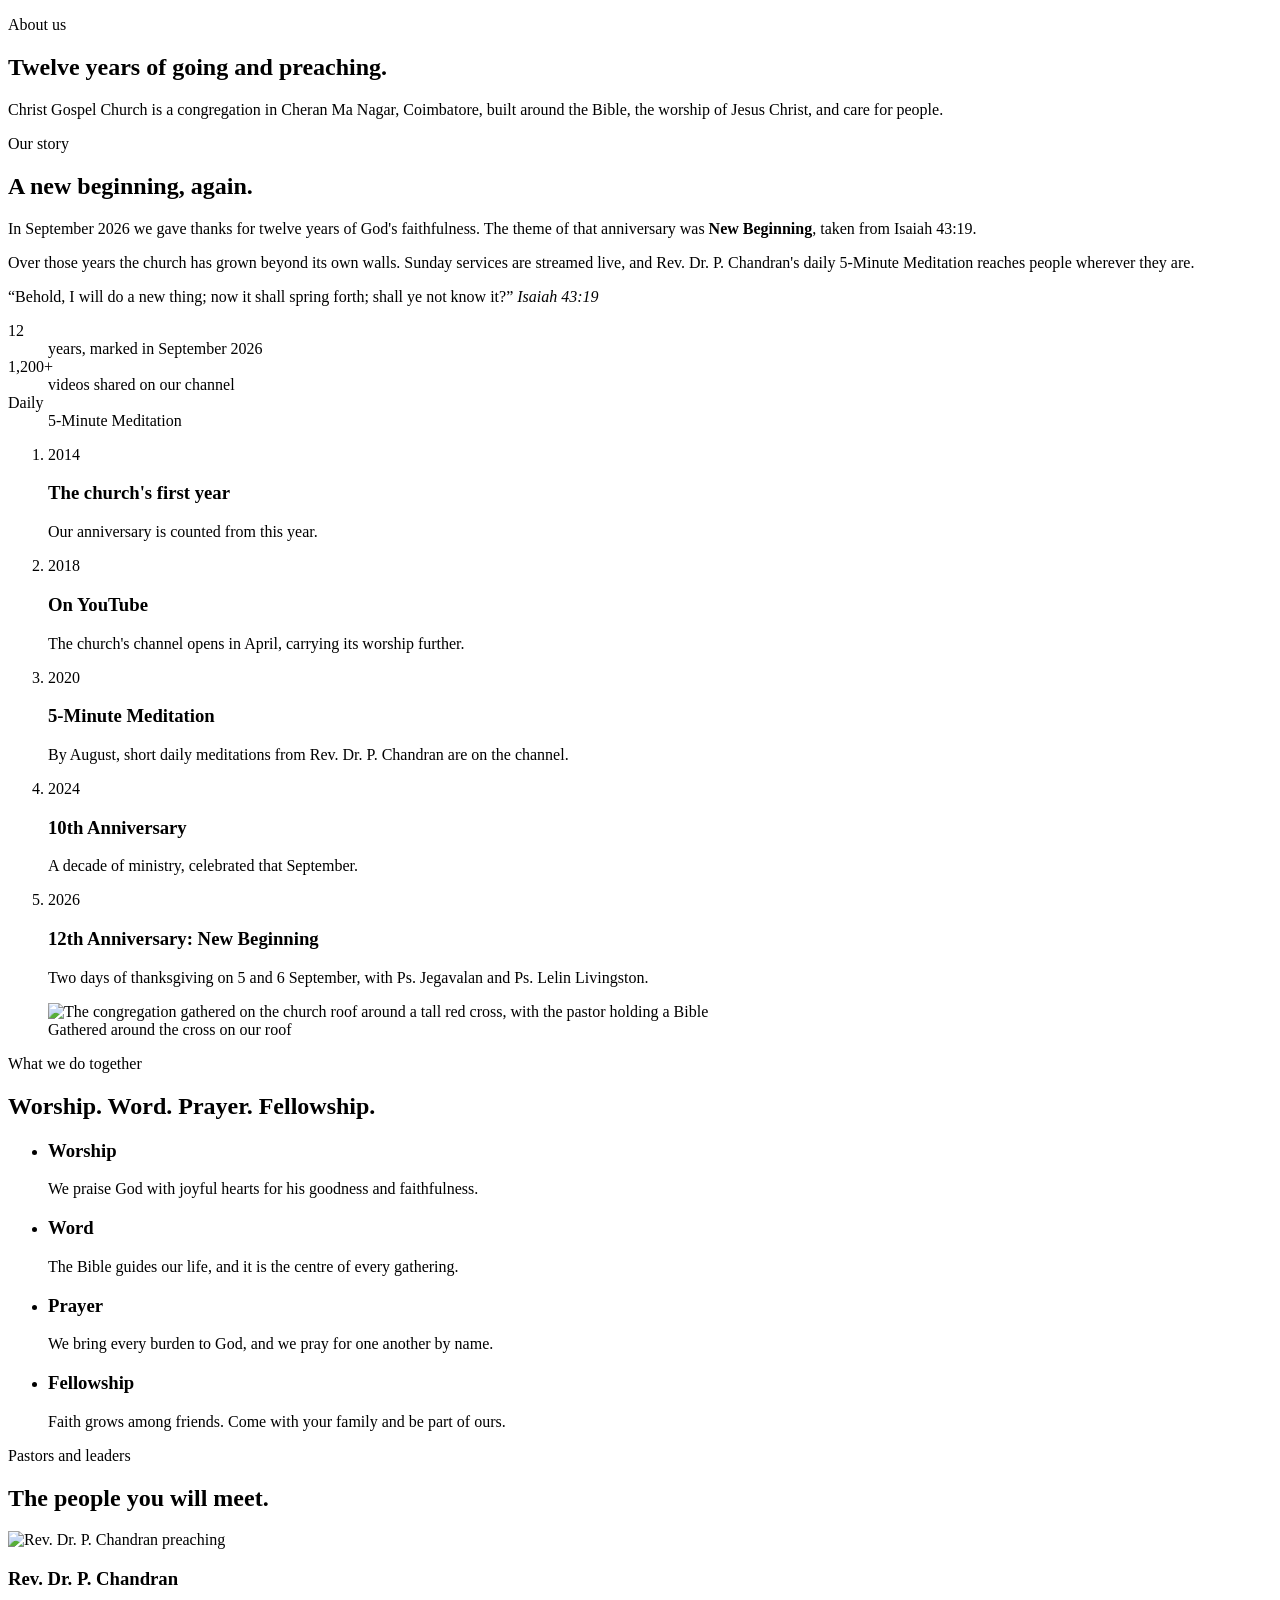
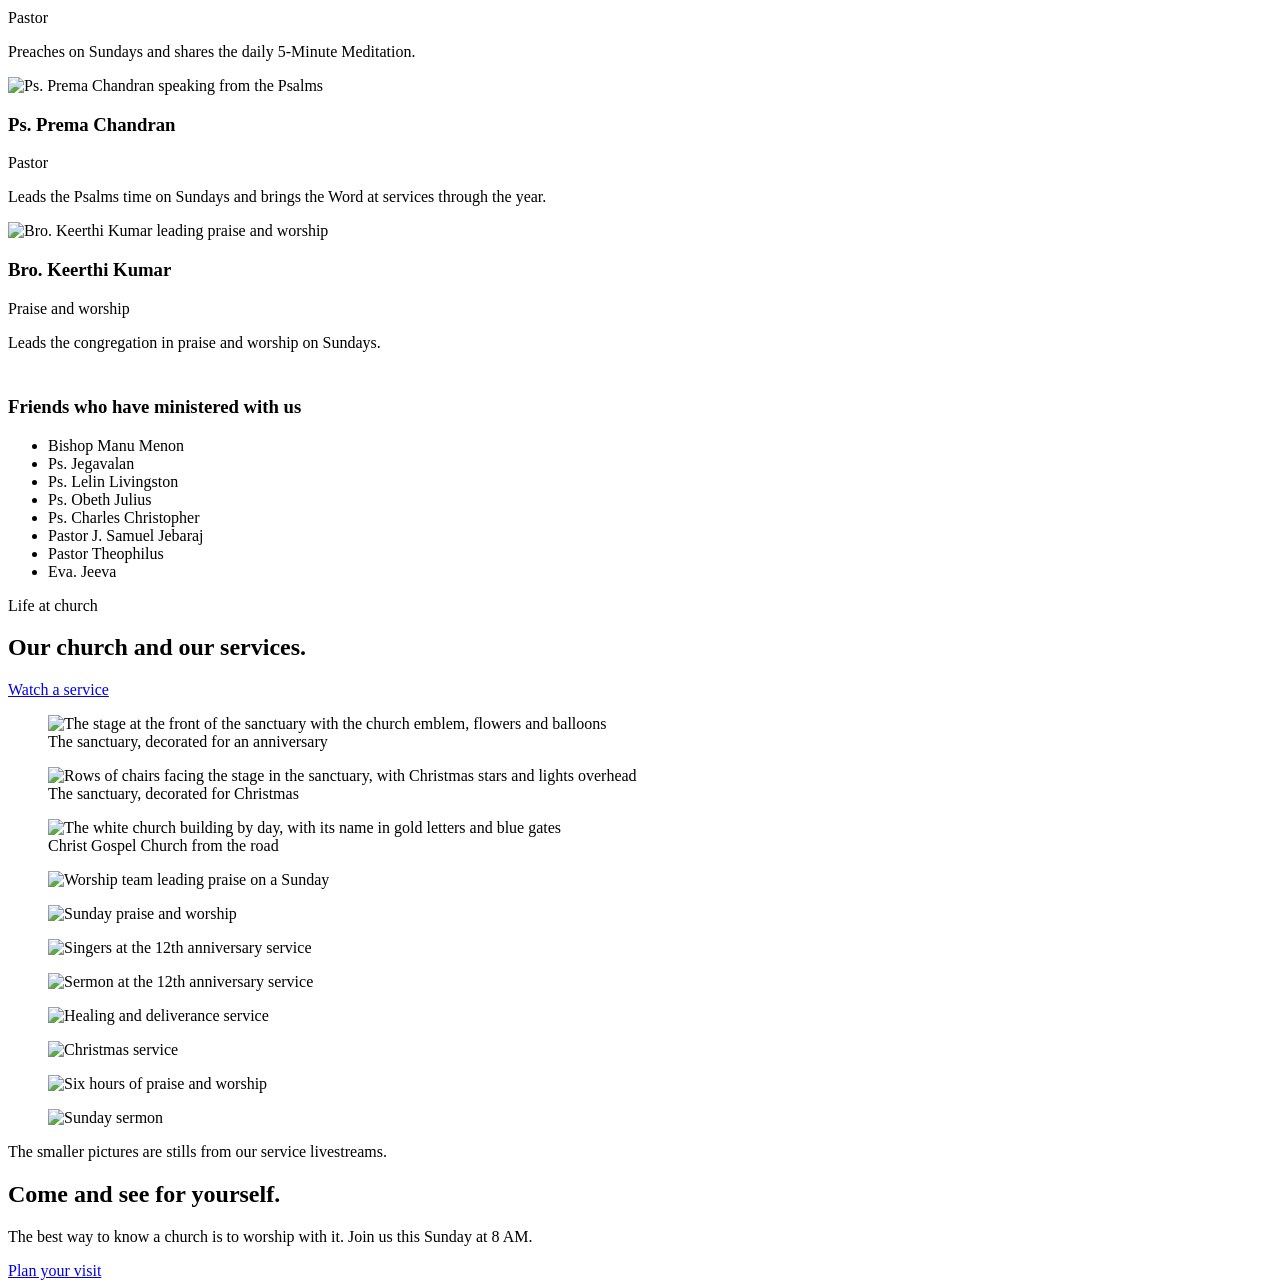
==== about.html @ cb71fe3d "Add files via upload" ====
<!doctype html>
<html lang="en">
<head>
  <meta charset="utf-8">
  <meta name="viewport" content="width=device-width, initial-scale=1">
  <title>About | Christ Gospel Church, Coimbatore</title>
  <meta name="description" content="Twelve years of worship and Gospel ministry in Coimbatore. Meet Christ Gospel Church, its mission and its pastors.">
  <meta name="theme-color" content="#14143c">
  <link rel="icon" href="assets/img/emblem.svg" type="image/svg+xml">
  <link rel="preconnect" href="https://fonts.googleapis.com">
  <link rel="preconnect" href="https://fonts.gstatic.com" crossorigin>
  <link rel="stylesheet" href="https://fonts.googleapis.com/css2?family=Anek+Tamil:wdth,wght@75..125,400..800&family=Hind+Madurai:wght@400;500;600&family=Noto+Serif+Tamil:wght@400;600&display=swap">
  <link rel="stylesheet" href="assets/css/styles.css">
</head>
<body data-page="about" data-title-key="title.about">
  <header id="site-header" class="site-header"></header>
  <script src="assets/js/config.js"></script>
  <script src="assets/js/layout.js"></script>

  <main id="main">
    <section class="page-head on-dark">
      <div class="page-head-mark" aria-hidden="true"></div>
      <div class="wrap">
        <p class="kicker" data-i18n="about.kicker">About us</p>
        <h1 data-i18n="about.title">Twelve years of going and preaching.</h1>
        <p class="lede" data-i18n="about.lede">Christ Gospel Church is a congregation in Cheran Ma Nagar, Coimbatore, built around the Bible, the worship of Jesus Christ, and care for people.</p>
      </div>
    </section>

    <section class="section">
      <div class="wrap prose-split">
        <div>
          <p class="kicker" data-i18n="about.storyKicker">Our story</p>
          <h2 data-i18n="about.storyTitle">A new beginning, again.</h2>
          <div class="prose" style="margin-top:1.2rem">
            <p data-i18n="about.story1">In September 2026 we gave thanks for twelve years of God's faithfulness. The theme of that anniversary was <strong>New Beginning</strong>, taken from Isaiah 43:19.</p>
            <p data-i18n="about.story2">Over those years the church has grown beyond its own walls. Sunday services are streamed live, and Rev. Dr. P. Chandran's daily 5-Minute Meditation reaches people wherever they are.</p>
          </div>
          <blockquote class="scripture-quote" style="margin-inline:0">
            <span data-i18n="verse.isaiah">“Behold, I will do a new thing; now it shall spring forth; shall ye not know it?”</span>
            <cite data-i18n="verse.isaiahRef">Isaiah 43:19</cite>
          </blockquote>
          <dl class="stats">
            <div><dt>12</dt><dd data-i18n="about.stat1">years, marked in September 2026</dd></div>
            <div><dt>1,200+</dt><dd data-i18n="about.stat2">videos shared on our channel</dd></div>
            <div><dt data-i18n="about.stat3a">Daily</dt><dd data-i18n="about.stat3">5-Minute Meditation</dd></div>
          </dl>
        </div>
        <ol class="timeline">
          <li><time>2014</time><h3 data-i18n="tl.h1">The church's first year</h3><p data-i18n="tl.p1">Our anniversary is counted from this year.</p></li>
          <li><time>2018</time><h3 data-i18n="tl.h2">On YouTube</h3><p data-i18n="tl.p2">The church's channel opens in April, carrying its worship further.</p></li>
          <li><time>2020</time><h3 data-i18n="tl.h3">5-Minute Meditation</h3><p data-i18n="tl.p3">By August, short daily meditations from Rev. Dr. P. Chandran are on the channel.</p></li>
          <li><time>2024</time><h3 data-i18n="tl.h4">10th Anniversary</h3><p data-i18n="tl.p4">A decade of ministry, celebrated that September.</p></li>
          <li><time>2026</time><h3 data-i18n="tl.h5">12th Anniversary: New Beginning</h3><p data-i18n="tl.p5">Two days of thanksgiving on 5 and 6 September, with Ps. Jegavalan and Ps. Lelin Livingston.</p></li>
        </ol>
      </div>
      <div class="wrap">
        <figure class="photo photo-wide">
          <img src="assets/img/church/rooftop-cross.jpg" alt="The congregation gathered on the church roof around a tall red cross, with the pastor holding a Bible" data-i18n-attr="alt:alt.rooftop" width="1360" height="765" loading="lazy">
          <figcaption data-i18n="photo.rooftop">Gathered around the cross on our roof</figcaption>
        </figure>
      </div>
    </section>

    <section class="section section-deep">
      <div class="wrap">
        <div class="section-head">
          <div>
            <p class="kicker" data-i18n="about.pillarKicker">What we do together</p>
            <h2 data-i18n="about.pillarTitle">Worship. Word. Prayer. Fellowship.</h2>
          </div>
        </div>
        <ul class="pillars">
          <li><h3 data-i18n="pillar.h1">Worship</h3><p data-i18n="pillar.p1">We praise God with joyful hearts for his goodness and faithfulness.</p></li>
          <li><h3 data-i18n="pillar.h2">Word</h3><p data-i18n="pillar.p2">The Bible guides our life, and it is the centre of every gathering.</p></li>
          <li><h3 data-i18n="pillar.h3">Prayer</h3><p data-i18n="pillar.p3">We bring every burden to God, and we pray for one another by name.</p></li>
          <li><h3 data-i18n="pillar.h4">Fellowship</h3><p data-i18n="pillar.p4">Faith grows among friends. Come with your family and be part of ours.</p></li>
        </ul>
      </div>
    </section>

    <section class="section" id="pastors">
      <div class="wrap">
        <div class="section-head">
          <div>
            <p class="kicker" data-i18n="about.leadKicker">Pastors and leaders</p>
            <h2 data-i18n="about.leadTitle">The people you will meet.</h2>
          </div>
        </div>
        <div class="leaders">
          <article class="leader">
            <div class="leader-photo"><img src="https://i.ytimg.com/vi/FIEz0_EQSW0/hq2.jpg" alt="Rev. Dr. P. Chandran preaching" loading="lazy"></div>
            <div class="leader-body">
              <h3>Rev. Dr. P. Chandran</h3>
              <p class="leader-role" data-i18n="lead.r1">Pastor</p>
              <p data-i18n="lead.p1">Preaches on Sundays and shares the daily 5-Minute Meditation.</p>
            </div>
          </article>
          <article class="leader">
            <div class="leader-photo"><img src="https://i.ytimg.com/vi/mfmaSi1sc_o/hq2.jpg" alt="Ps. Prema Chandran speaking from the Psalms" loading="lazy"></div>
            <div class="leader-body">
              <h3>Ps. Prema Chandran</h3>
              <p class="leader-role" data-i18n="lead.r2">Pastor</p>
              <p data-i18n="lead.p2">Leads the Psalms time on Sundays and brings the Word at services through the year.</p>
            </div>
          </article>
          <article class="leader">
            <div class="leader-photo"><img src="https://i.ytimg.com/vi/2rOX6fVgppM/hq2.jpg" alt="Bro. Keerthi Kumar leading praise and worship" loading="lazy"></div>
            <div class="leader-body">
              <h3>Bro. Keerthi Kumar</h3>
              <p class="leader-role" data-i18n="lead.r3">Praise and worship</p>
              <p data-i18n="lead.p3">Leads the congregation in praise and worship on Sundays.</p>
            </div>
          </article>
        </div>
        <h3 style="margin-top:44px" data-i18n="about.guests">Friends who have ministered with us</h3>
        <ul class="name-list">
          <li>Bishop Manu Menon</li>
          <li>Ps. Jegavalan</li>
          <li>Ps. Lelin Livingston</li>
          <li>Ps. Obeth Julius</li>
          <li>Ps. Charles Christopher</li>
          <li>Pastor J. Samuel Jebaraj</li>
          <li>Pastor Theophilus</li>
          <li>Eva. Jeeva</li>
        </ul>
      </div>
    </section>

    <section class="section on-dark">
      <div class="wrap">
        <div class="section-head">
          <div>
            <p class="kicker" data-i18n="about.lifeKicker">Life at church</p>
            <h2 data-i18n="about.lifeTitle">Our church and our services.</h2>
          </div>
          <a class="btn btn-white" href="watch.html" data-i18n="about.lifeCta">Watch a service</a>
        </div>
        <div class="photo-trio">
          <figure class="photo">
            <img src="assets/img/church/sanctuary-stage.jpg" alt="The stage at the front of the sanctuary with the church emblem, flowers and balloons" data-i18n-attr="alt:alt.stage" width="1360" height="765" loading="lazy">
            <figcaption data-i18n="photo.stage">The sanctuary, decorated for an anniversary</figcaption>
          </figure>
          <figure class="photo">
            <img src="assets/img/church/sanctuary-christmas.jpg" alt="Rows of chairs facing the stage in the sanctuary, with Christmas stars and lights overhead" data-i18n-attr="alt:alt.christmas" width="1280" height="960" loading="lazy">
            <figcaption data-i18n="photo.christmas">The sanctuary, decorated for Christmas</figcaption>
          </figure>
          <figure class="photo">
            <img src="assets/img/church/front-day.jpg" alt="The white church building by day, with its name in gold letters and blue gates" data-i18n-attr="alt:alt.day" width="1360" height="765" loading="lazy">
            <figcaption data-i18n="photo.day">Christ Gospel Church from the road</figcaption>
          </figure>
        </div>
        <div class="photo-strip" id="life-strip">
          <figure><img src="https://i.ytimg.com/vi/L7Zpw1VpthM/hq2.jpg" alt="Worship team leading praise on a Sunday" loading="lazy"></figure>
          <figure><img src="https://i.ytimg.com/vi/gGhPLhoMtKs/hq2.jpg" alt="Sunday praise and worship" loading="lazy"></figure>
          <figure><img src="https://i.ytimg.com/vi/0Jxeg2zzLgg/hq3.jpg" alt="Singers at the 12th anniversary service" loading="lazy"></figure>
          <figure><img src="https://i.ytimg.com/vi/fTL7Btjtq2E/hq2.jpg" alt="Sermon at the 12th anniversary service" loading="lazy"></figure>
          <figure><img src="https://i.ytimg.com/vi/PWmUy9Fceqk/hq2.jpg" alt="Healing and deliverance service" loading="lazy"></figure>
          <figure><img src="https://i.ytimg.com/vi/tuJWfA1egjY/hq2.jpg" alt="Christmas service" loading="lazy"></figure>
          <figure><img src="https://i.ytimg.com/vi/PXnwd2dAvFg/hq2.jpg" alt="Six hours of praise and worship" loading="lazy"></figure>
          <figure><img src="https://i.ytimg.com/vi/qNIA73LGDoE/hq3.jpg" alt="Sunday sermon" loading="lazy"></figure>
        </div>
        <p class="photo-note" data-i18n="about.lifeNote">The smaller pictures are stills from our service livestreams.</p>
      </div>
    </section>

    <section class="section band-red">
      <div class="wrap band-split">
        <div>
          <h2 data-i18n="about.ctaTitle">Come and see for yourself.</h2>
          <p class="lede" data-i18n="about.ctaBody">The best way to know a church is to worship with it. Join us this Sunday at 8 AM.</p>
        </div>
        <div class="btn-row"><a class="btn btn-white" href="visit.html" data-i18n="home.ctaVisit">Plan your visit</a></div>
      </div>
    </section>
  </main>

  <footer id="site-footer" class="site-footer"></footer>
  <script src="assets/js/videos.js"></script>
  <script src="assets/js/i18n-ta.js"></script>
  <script src="assets/js/main.js"></script>
</body>
</html>
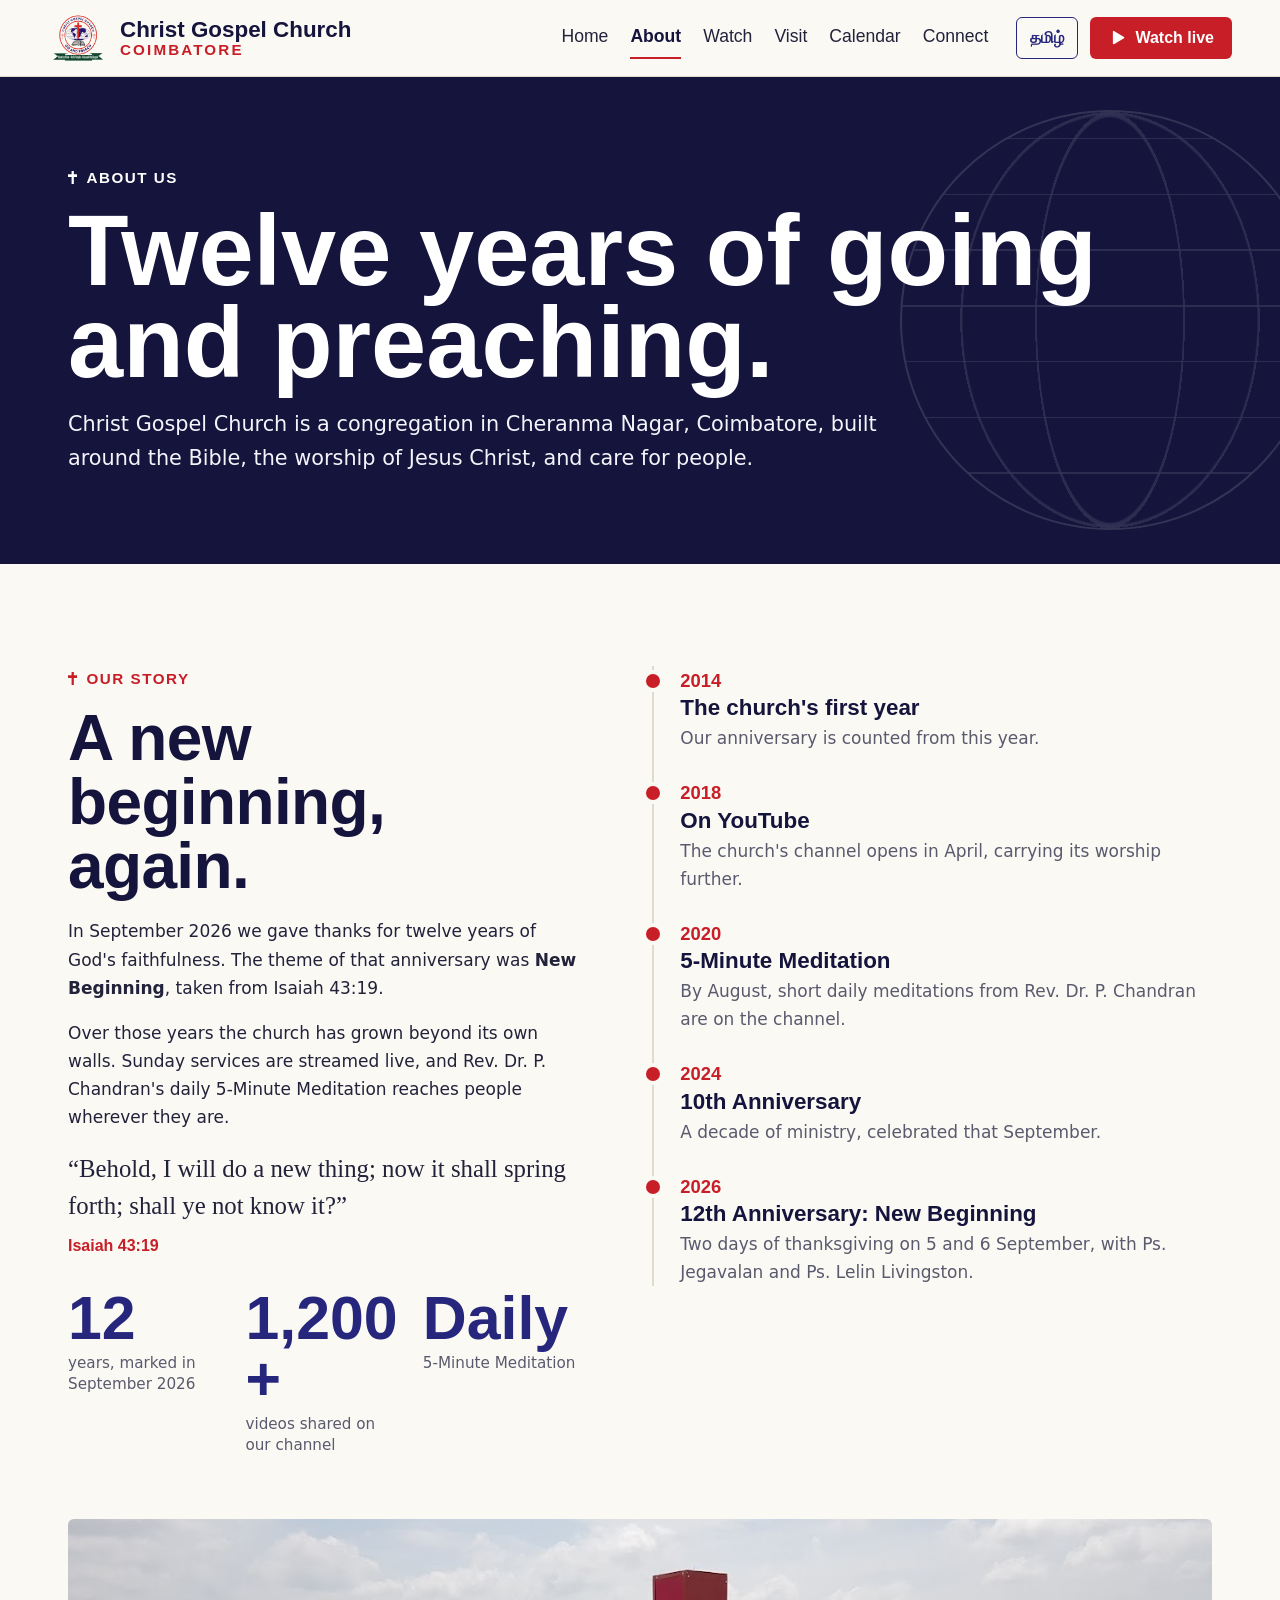
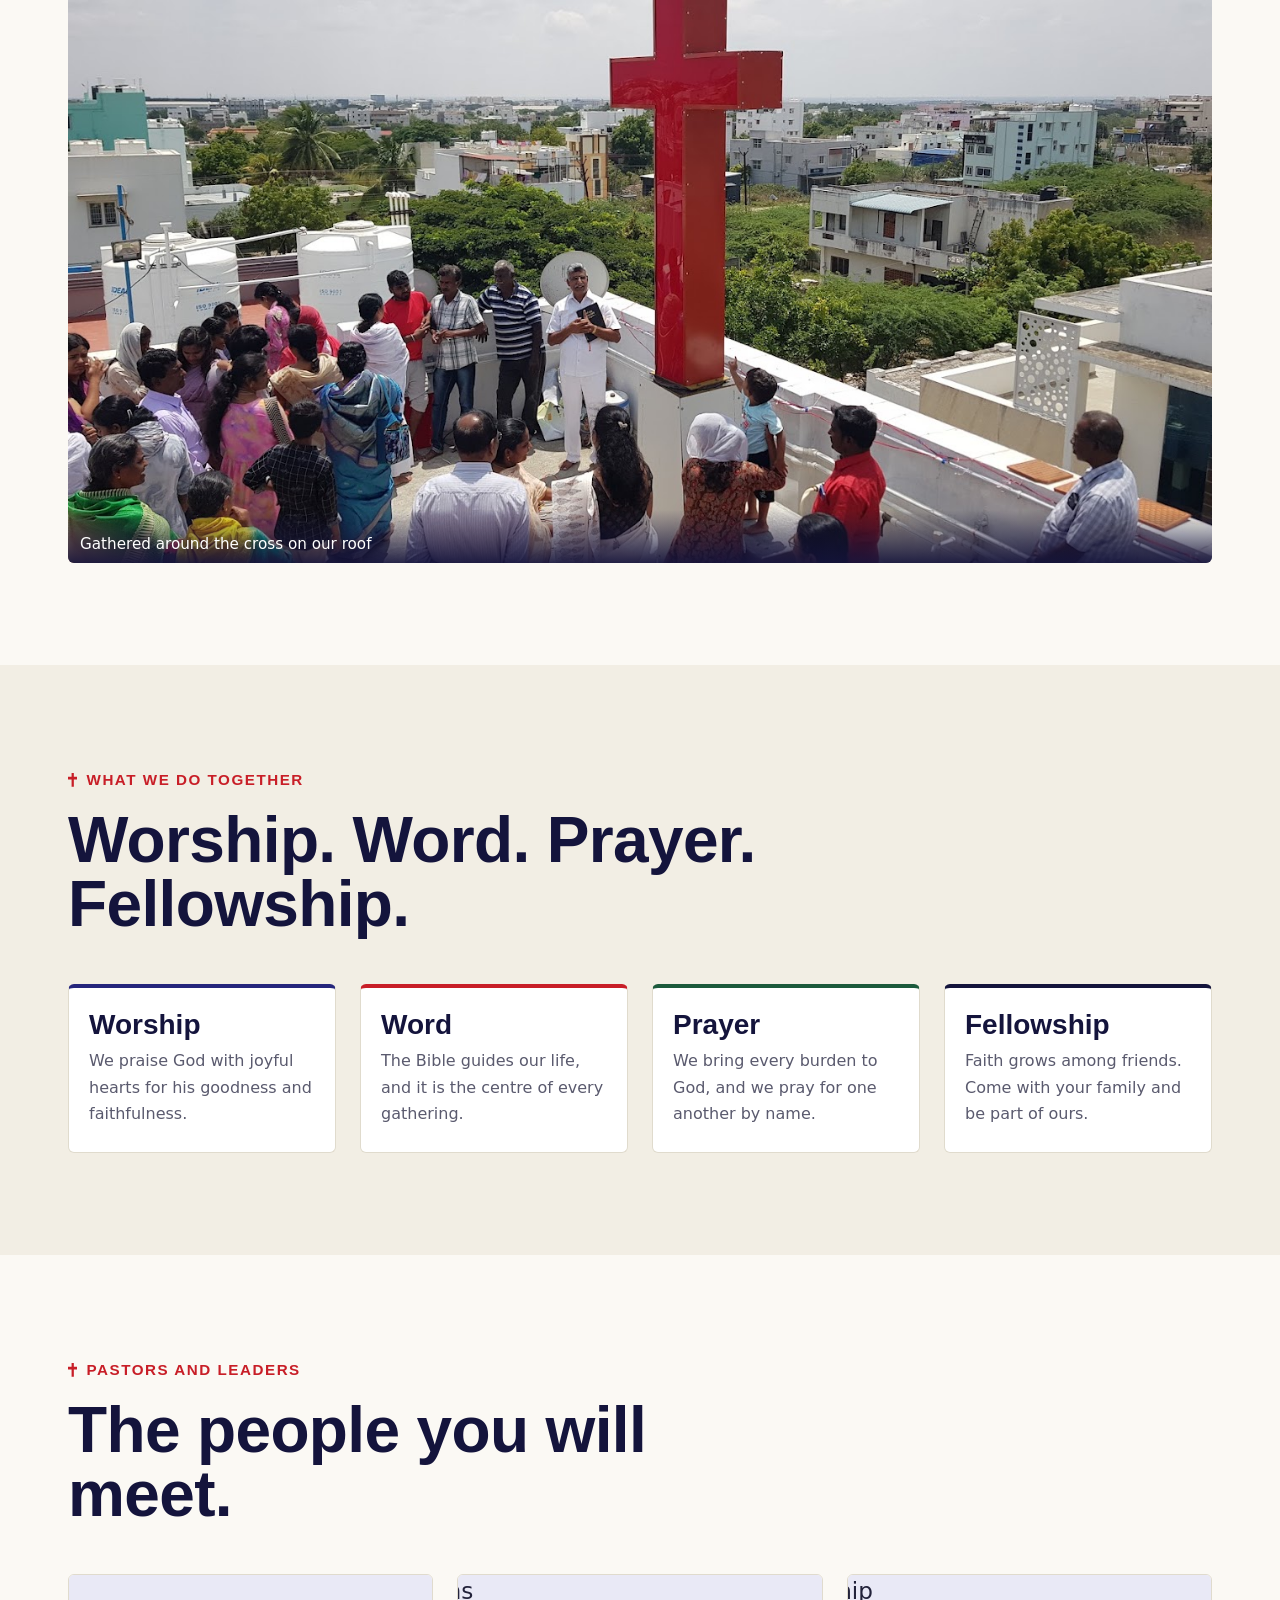
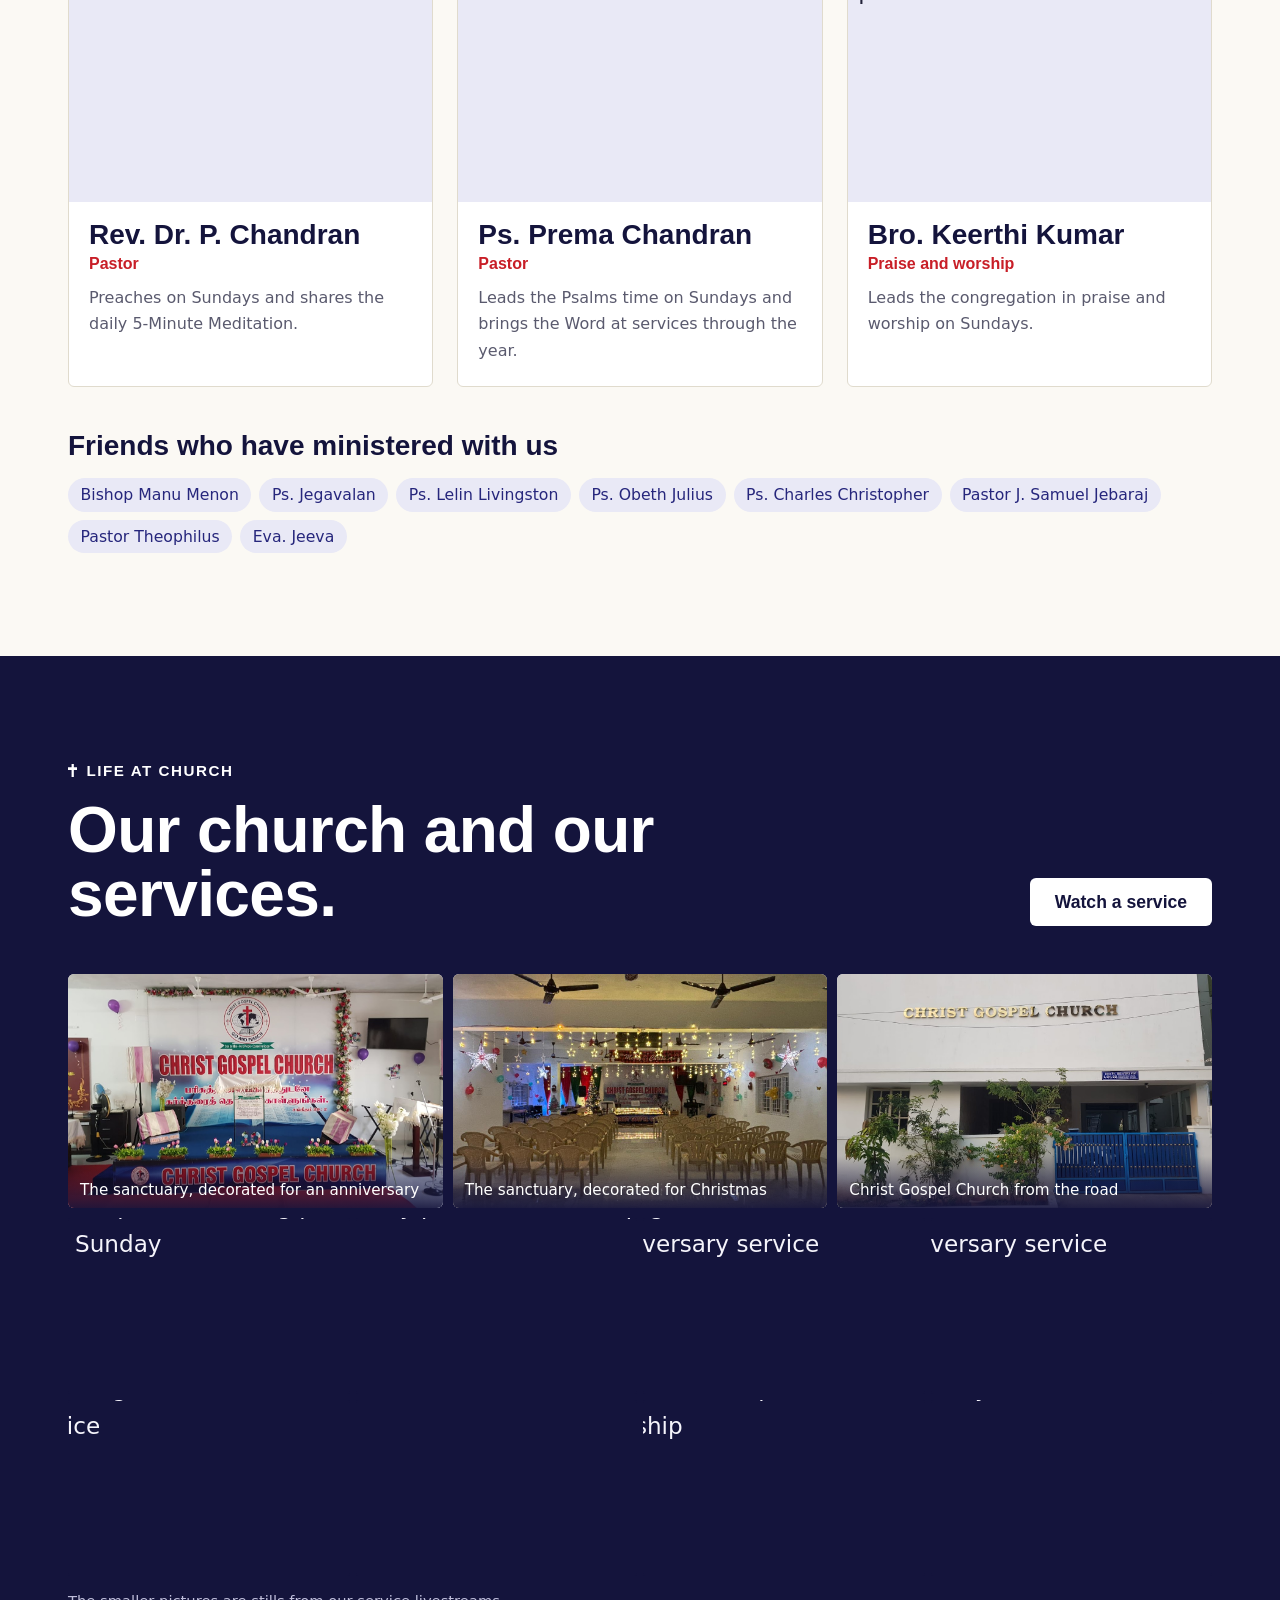
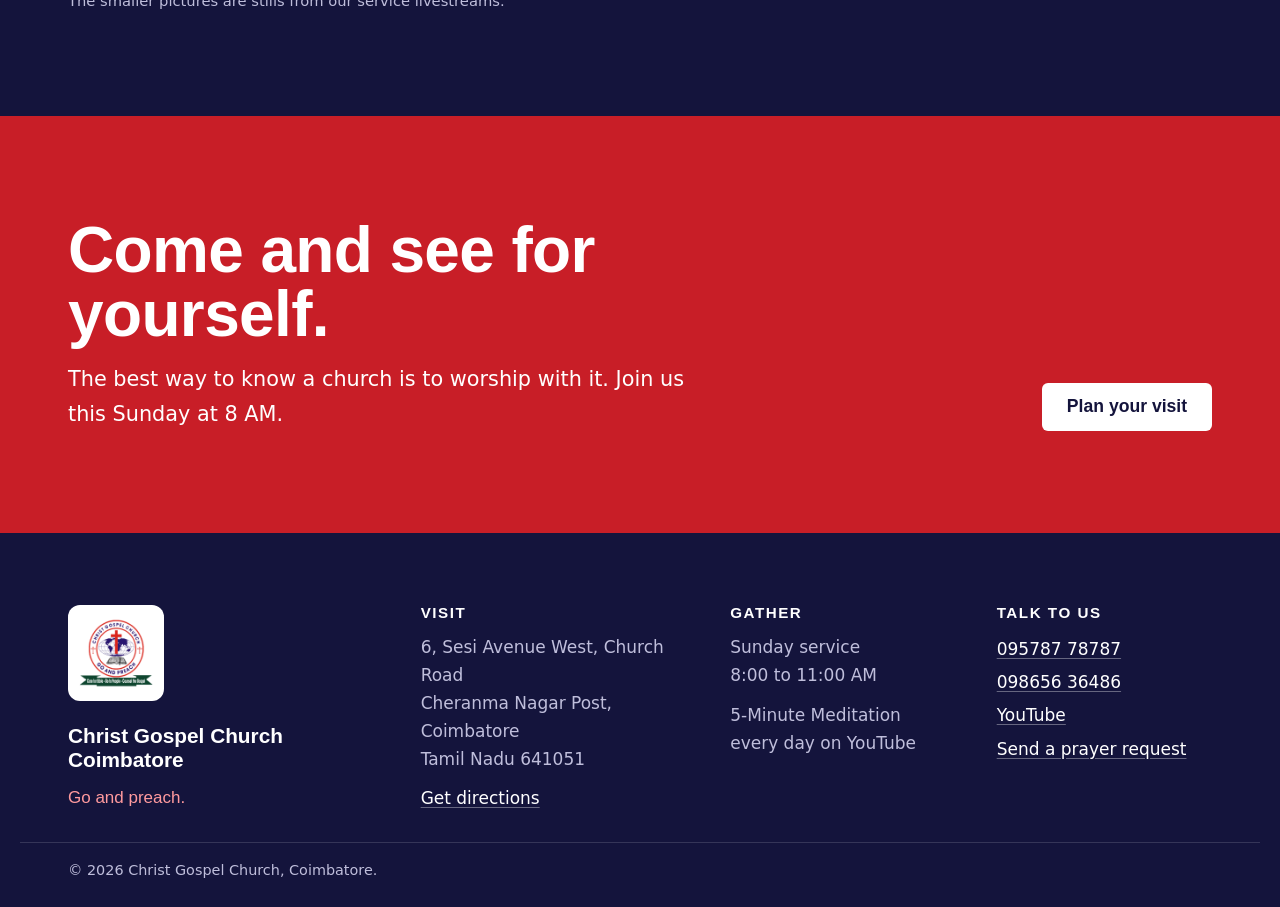
==== commit e4747a2c: "Spell the area name as Cheranma Co-Authored-By: Claude Opus 5.5 <noreply@anthropic.com>" ====
--- a/about.html
+++ b/about.html
@@ -23,7 +23,7 @@
       <div class="wrap">
         <p class="kicker" data-i18n="about.kicker">About us</p>
         <h1 data-i18n="about.title">Twelve years of going and preaching.</h1>
-        <p class="lede" data-i18n="about.lede">Christ Gospel Church is a congregation in Cheran Ma Nagar, Coimbatore, built around the Bible, the worship of Jesus Christ, and care for people.</p>
+        <p class="lede" data-i18n="about.lede">Christ Gospel Church is a congregation in Cheranma Nagar, Coimbatore, built around the Bible, the worship of Jesus Christ, and care for people.</p>
       </div>
     </section>
 
--- a/assets/css/styles.css
+++ b/assets/css/styles.css
@@ -0,0 +1,492 @@
+/* Colours are sampled from the church emblem: cross red, globe indigo, ribbon green. */
+:root {
+  --ink: #14143c;
+  --indigo: #26267c;
+  --indigo-soft: #e9e9f6;
+  --red: #c81e27;
+  --red-dark: #a3161e;
+  --green: #1c5a3c;
+  --green-dark: #143f2b;
+  --paper: #fbf9f4;
+  --paper-deep: #f2eee4;
+  --card: #fff;
+  --line: #e0dbcd;
+  --text: #22223a;
+  --muted: #5a5a6e;
+  --on-dark: #f5f4fb;
+  --on-dark-muted: #bfbedb;
+
+  --font-display: 'Anek Tamil', 'Nirmala UI', 'Arial Narrow', sans-serif;
+  --font-body: 'Hind Madurai', 'Nirmala UI', system-ui, sans-serif;
+  --font-scripture: 'Noto Serif Tamil', Georgia, 'Nirmala UI', serif;
+
+  --gutter: clamp(16px, 4vw, 48px);
+  --max: 1240px;
+  --section: clamp(56px, 8vw, 112px);
+  --radius: 6px;
+  color-scheme: light;
+}
+
+*, *::before, *::after { box-sizing: border-box; }
+html { -webkit-text-size-adjust: 100%; scroll-behavior: smooth; scroll-padding-top: 96px; }
+body {
+  margin: 0;
+  background: var(--paper);
+  color: var(--text);
+  font-family: var(--font-body);
+  font-size: 1.0625rem;
+  line-height: 1.65;
+  overflow-x: hidden;
+}
+html[lang='ta'] body { line-height: 1.8; }
+img, iframe, canvas { display: block; max-width: 100%; }
+h1, h2, h3, p, ul, ol, dl, dd, figure, address { margin: 0; padding: 0; }
+ul, ol { list-style: none; }
+address { font-style: normal; }
+a { color: inherit; }
+button, input, select, textarea { font: inherit; color: inherit; }
+button { cursor: pointer; }
+:focus-visible { outline: 3px solid var(--red); outline-offset: 2px; border-radius: 2px; }
+.on-dark :focus-visible, .site-footer :focus-visible { outline-color: #fff; }
+
+h1, h2, h3 { font-family: var(--font-display); font-stretch: 80%; line-height: 1; color: var(--ink); font-weight: 700; }
+h1, h2, h3 { overflow-wrap: break-word; }
+html[lang='ta'] h1, html[lang='ta'] h2, html[lang='ta'] h3 { line-height: 1.25; font-stretch: 85%; }
+h2 { font-size: clamp(2.25rem, 5.4vw, 4rem); letter-spacing: -.01em; }
+html[lang='ta'] h2 { font-size: clamp(1.8rem, 4.6vw, 3.4rem); letter-spacing: 0; }
+h3 { font-size: clamp(1.4rem, 2.4vw, 1.75rem); line-height: 1.1; }
+
+.icon { width: 1.2em; height: 1.2em; flex: none; }
+.wrap { width: min(100%, var(--max)); margin-inline: auto; padding-inline: var(--gutter); }
+.section { padding-block: var(--section); }
+.section-deep { background: var(--paper-deep); }
+.on-dark { background: var(--ink); color: var(--on-dark); }
+.on-dark h1, .on-dark h2, .on-dark h3 { color: #fff; }
+.lede { font-size: clamp(1.125rem, 1.8vw, 1.3rem); max-width: 40em; }
+
+.kicker {
+  display: flex; align-items: center; gap: .6em;
+  margin-bottom: 1em;
+  font-family: var(--font-display); font-weight: 600; font-size: .95rem;
+  letter-spacing: .1em; text-transform: uppercase; color: var(--red);
+}
+html[lang='ta'] .kicker { letter-spacing: .02em; font-size: 1.05rem; }
+.kicker::before {
+  content: ''; width: .62em; height: .9em; flex: none; background: currentColor;
+  clip-path: polygon(38% 0, 62% 0, 62% 26%, 100% 26%, 100% 46%, 62% 46%, 62% 100%, 38% 100%, 38% 46%, 0 46%, 0 26%, 38% 26%);
+}
+.on-dark .kicker, .band-red .kicker { color: #fff; }
+.section-head { display: flex; flex-wrap: wrap; justify-content: space-between; align-items: end; gap: 16px 40px; margin-bottom: clamp(28px, 4vw, 48px); }
+.section-head > div { max-width: 44rem; min-width: 0; }
+.section-head p:not(.kicker) { margin-top: 1rem; color: var(--muted); }
+.on-dark .section-head p:not(.kicker) { color: var(--on-dark-muted); }
+
+/* Buttons */
+.btn {
+  display: inline-flex; align-items: center; justify-content: center; gap: .5em;
+  min-height: 48px; padding: .55em 1.3em;
+  border: 2px solid transparent; border-radius: var(--radius);
+  font-family: var(--font-display); font-weight: 600; font-size: 1.1rem; font-stretch: 90%; line-height: 1.1;
+  text-align: center; text-decoration: none; background: none; transition: background-color .15s, color .15s, border-color .15s;
+}
+.btn-small { min-height: 42px; font-size: 1rem; padding: .4em 1em; }
+.btn-red { background: var(--red); color: #fff; }
+.btn-red:hover { background: var(--red-dark); }
+.btn-indigo { background: var(--indigo); color: #fff; }
+.btn-indigo:hover { background: var(--ink); }
+.btn-white { background: #fff; color: var(--ink); }
+.btn-white:hover { background: var(--indigo-soft); }
+.btn-ghost { border-color: currentColor; color: inherit; }
+.btn-ghost:hover { background: rgba(127, 127, 160, .16); }
+.btn-row { display: flex; flex-wrap: wrap; gap: 12px; }
+.text-link { color: var(--indigo); font-weight: 600; text-underline-offset: .2em; }
+.text-link:hover { color: var(--red); }
+.on-dark .text-link { color: #fff; }
+
+/* Header */
+.site-header { position: sticky; top: 0; z-index: 30; min-height: 76px; background: var(--paper); border-bottom: 1px solid var(--line); }
+.skip { position: absolute; left: 8px; top: -60px; padding: 8px 14px; background: var(--ink); color: #fff; z-index: 40; }
+.skip:focus { top: 8px; }
+.header-inner { display: flex; align-items: center; justify-content: space-between; gap: 20px; width: min(100%, 1400px); margin-inline: auto; padding: 8px var(--gutter); min-height: 76px; }
+.brand { display: flex; align-items: center; gap: 12px; text-decoration: none; min-width: 0; }
+.brand img { width: 60px; height: 60px; mix-blend-mode: multiply; flex: none; }
+.brand-name { display: flex; flex-direction: column; font-family: var(--font-display); font-stretch: 80%; line-height: 1.05; color: var(--ink); }
+.brand-name strong { font-size: 1.4rem; font-weight: 700; white-space: nowrap; }
+.brand-name span { font-size: .95rem; letter-spacing: .14em; text-transform: uppercase; color: var(--red); font-weight: 600; }
+.site-nav { display: flex; align-items: center; gap: 28px; }
+.site-nav ul { display: flex; gap: 22px; }
+.site-nav li a { display: block; padding: .3em 0; font-family: var(--font-display); font-weight: 500; font-size: 1.1rem; font-stretch: 90%; text-decoration: none; border-bottom: 2px solid transparent; }
+.site-nav li a:hover { color: var(--red); }
+.site-nav li a[aria-current='page'] { border-color: var(--red); color: var(--ink); font-weight: 600; }
+.nav-actions { display: flex; align-items: center; gap: 12px; }
+.lang-toggle { min-height: 42px; min-width: 62px; padding: 0 .8em; border: 1.5px solid var(--indigo); border-radius: var(--radius); background: none; color: var(--indigo); font-family: var(--font-display); font-weight: 600; font-size: 1rem; }
+.lang-toggle:hover { background: var(--indigo); color: #fff; }
+.lang-toggle-top { display: none; flex: none; margin-left: auto; }
+.menu-toggle { display: none; width: 46px; height: 46px; border: 1.5px solid var(--line); border-radius: var(--radius); background: var(--card); align-items: center; justify-content: center; flex: none; }
+
+@media (max-width: 1060px) {
+  .menu-toggle { display: inline-flex; }
+  .lang-toggle-top { display: block; margin-right: -8px; }
+  .nav-actions .lang-toggle { display: none; }
+  .site-nav { display: none; position: absolute; inset: 100% 0 auto 0; padding: 12px var(--gutter) 22px; flex-direction: column; align-items: stretch; gap: 14px; background: var(--paper); border-bottom: 1px solid var(--line); box-shadow: 0 16px 30px rgba(20, 20, 60, .12); }
+  .site-nav.open { display: flex; }
+  .site-nav ul { flex-direction: column; gap: 0; }
+  .site-nav li a { padding: .6em 0; font-size: 1.3rem; border-bottom: 1px solid var(--line); }
+  .site-nav li a[aria-current='page'] { color: var(--red); border-color: var(--line); }
+  .nav-actions > * { flex: 1; min-height: 48px; }
+}
+@media (max-width: 430px) {
+  .header-inner { gap: 10px; }
+  .brand { gap: 8px; }
+  .brand img { width: 46px; height: 46px; }
+  .brand-name strong { font-size: 1.12rem; }
+  .brand-name span { font-size: .78rem; }
+  .lang-toggle-top { min-width: 0; padding: 0 .55em; font-size: .92rem; }
+  .menu-toggle { width: 42px; height: 42px; }
+}
+
+/* Hero */
+.hero { position: relative; overflow: hidden; }
+.hero-inner { position: relative; display: grid; grid-template-columns: minmax(0, 1.2fr) minmax(0, 1fr); align-items: center; gap: 32px; min-height: min(84vh, 780px); padding-block: clamp(48px, 7vw, 88px); }
+.hero-copy { position: relative; z-index: 2; }
+.hero h1 { font-size: clamp(3.4rem, 9.2vw, 7.6rem); line-height: .88; font-stretch: 75%; font-weight: 800; letter-spacing: -.015em; text-transform: uppercase; }
+html[lang='ta'] .hero h1 { line-height: .88; font-stretch: 75%; }
+.hero h1 span { display: block; color: #ff6b70; }
+.hero .lede { margin-top: 1.4rem; color: var(--on-dark); max-width: 31em; }
+.hero .btn-row { margin-top: 1.8rem; }
+.hero-art { position: relative; z-index: 1; display: grid; place-items: center; }
+.globe-wrap { position: relative; width: min(100%, 520px); aspect-ratio: 1; container-type: inline-size; }
+.globe-wrap canvas { width: 100%; height: 100%; }
+/* The rotating cross from the church roof, built as two solid beams. */
+.hero-cross { position: absolute; inset: -5cqw 0 -8cqw; perspective: 150cqw; pointer-events: none; }
+.hero-cross::before { content: ''; position: absolute; left: 50%; top: 50%; width: 70cqw; height: 120cqw; transform: translate(-50%, -50%); background: radial-gradient(closest-side, rgba(200, 30, 39, .38), transparent); }
+.cross-spin { position: absolute; inset: 0; transform-style: preserve-3d; animation: cross-spin 12s linear infinite; }
+@keyframes cross-spin { to { transform: rotateY(360deg); } }
+.beam { position: absolute; left: 50%; top: var(--y); width: var(--w); height: var(--h); margin-left: calc(var(--w) / -2); transform-style: preserve-3d; }
+.beam-post { --w: 8.5cqw; --h: 113cqw; --d: 8.5cqw; --y: 0cqw; }
+.beam-arm { --w: 35cqw; --h: 9cqw; --d: 8cqw; --y: 24cqw; }
+.beam i { position: absolute; display: block; }
+.beam i:nth-child(1), .beam i:nth-child(2) { inset: 0; background: linear-gradient(#e2272f, #bd1a22); }
+.beam i:nth-child(1) { transform: translateZ(calc(var(--d) / 2)); }
+.beam i:nth-child(2) { transform: rotateY(180deg) translateZ(calc(var(--d) / 2)); }
+.beam i:nth-child(3), .beam i:nth-child(4) { top: 0; bottom: 0; left: calc((var(--w) - var(--d)) / 2); width: var(--d); background: linear-gradient(#a3161e, #7f0f16); }
+.beam i:nth-child(3) { transform: rotateY(90deg) translateZ(calc(var(--w) / 2)); }
+.beam i:nth-child(4) { transform: rotateY(-90deg) translateZ(calc(var(--w) / 2)); }
+.beam i:nth-child(5), .beam i:nth-child(6) { left: 0; right: 0; top: calc((var(--h) - var(--d)) / 2); height: var(--d); }
+.beam i:nth-child(5) { background: #ef4e56; transform: rotateX(90deg) translateZ(calc(var(--h) / 2)); }
+.beam i:nth-child(6) { background: #7f0f16; transform: rotateX(-90deg) translateZ(calc(var(--h) / 2)); }
+.status-card { position: absolute; right: 0; bottom: 6%; width: min(280px, 62%); padding: 18px 20px; background: var(--paper); color: var(--text); border-radius: var(--radius); border-top: 5px solid var(--red); box-shadow: 0 18px 44px rgba(0, 0, 0, .35); z-index: 3; }
+.status-label { font-family: var(--font-display); font-weight: 600; font-size: .85rem; letter-spacing: .1em; text-transform: uppercase; color: var(--red); display: flex; align-items: center; gap: .5em; }
+html[lang='ta'] .status-label { letter-spacing: 0; font-size: 1rem; }
+.status-when { font-family: var(--font-display); font-size: 1.2rem; font-stretch: 90%; line-height: 1.2; color: var(--ink); margin-top: .35em; }
+.status-when strong { font-size: 1.9rem; font-weight: 700; }
+.status-count { color: var(--muted); font-size: .95rem; margin-top: .4em; }
+.status-local { display: block; color: var(--muted); font-size: .85rem; }
+.status-card .btn { margin-top: .7em; width: 100%; }
+.pulse { width: .7em; height: .7em; border-radius: 50%; background: var(--red); animation: pulse 1.6s infinite; }
+@keyframes pulse { 0% { box-shadow: 0 0 0 0 rgba(200, 30, 39, .55); } 70% { box-shadow: 0 0 0 10px rgba(200, 30, 39, 0); } 100% { box-shadow: 0 0 0 0 rgba(200, 30, 39, 0); } }
+@media (max-width: 860px) {
+  .hero-inner { grid-template-columns: minmax(0, 1fr); gap: 20px; min-height: 0; padding-block: 32px 28px; }
+  .hero-art { display: contents; }
+  .globe-wrap { order: -1; justify-self: center; width: min(48vw, 210px); margin-bottom: 18px; }
+  .status-card { position: relative; inset: auto; width: 100%; max-width: 420px; }
+}
+
+/* Ribbon, taken from the band across the emblem */
+.ribbon { position: relative; background: var(--green); color: #fff; }
+.ribbon ul { display: flex; flex-wrap: wrap; justify-content: center; gap: .2em 1.4em; padding: .75em var(--gutter); font-family: var(--font-display); font-stretch: 80%; font-weight: 600; font-size: clamp(1.15rem, 2.5vw, 1.7rem); line-height: 1.2; text-align: center; }
+.ribbon li + li::before { content: '\2020'; margin-right: 1.4em; color: #ff9a9e; font-weight: 400; }
+@media (max-width: 640px) {
+  .ribbon ul { flex-direction: column; }
+  .ribbon li + li::before { display: none; }
+}
+
+/* Church photographs */
+.photo { position: relative; width: 100%; overflow: hidden; border-radius: var(--radius); background: var(--indigo-soft); }
+.photo img { position: absolute; inset: 0; width: 100%; height: 100%; object-fit: cover; }
+.photo figcaption { position: absolute; inset: auto 0 0 0; padding: 24px 12px 8px; color: #fff; font-size: .95rem; line-height: 1.35; background: linear-gradient(transparent, rgba(20, 20, 60, .9)); }
+.photo-wide { aspect-ratio: 16 / 9; }
+.prose-split + .wrap .photo-wide { margin-top: clamp(32px, 5vw, 64px); }
+.mosaic { display: grid; grid-template-columns: minmax(0, 2.37fr) minmax(0, 1fr); gap: 10px; }
+.mosaic-main { aspect-ratio: 16 / 9; }
+.photo-pair, .photo-trio { display: grid; grid-template-columns: repeat(2, minmax(0, 1fr)); gap: 10px; }
+.photo-trio { grid-template-columns: repeat(3, minmax(0, 1fr)); margin-bottom: 10px; }
+.photo-pair .photo, .photo-trio .photo { aspect-ratio: 16 / 10; }
+.photo-pair-tall .photo { aspect-ratio: 4 / 3; }
+.find-center { align-items: center; }
+@media (max-width: 860px) { .photo-trio { grid-template-columns: minmax(0, 1fr); } }
+@media (max-width: 480px) { .photo figcaption { font-size: .85rem; } }
+@media (max-width: 760px) {
+  .mosaic, .photo-pair { grid-template-columns: minmax(0, 1fr); }
+  .mosaic .photo:not(.mosaic-main) { aspect-ratio: 3 / 4; }
+}
+
+/* Meditation block */
+.today { display: grid; grid-template-columns: minmax(0, 1.65fr) minmax(0, 1fr); gap: clamp(24px, 4vw, 56px); align-items: start; }
+.frame { position: relative; aspect-ratio: 16 / 9; background: var(--indigo); border-radius: var(--radius); overflow: hidden; }
+.frame::before { content: ''; position: absolute; left: 50%; top: 50%; width: 44px; height: 44px; margin: -22px 0 0 -22px; border: 3px solid rgba(255, 255, 255, .25); border-top-color: #fff; border-radius: 50%; animation: spin 1s linear infinite; }
+@keyframes spin { to { transform: rotate(360deg); } }
+.frame iframe { position: absolute; inset: 0; width: 100%; height: 100%; border: 0; }
+.frame-note { margin-top: .6rem; font-size: .95rem; color: var(--muted); }
+.verse-card { padding: clamp(20px, 3vw, 30px); background: var(--indigo); color: var(--on-dark); border-radius: var(--radius); }
+.verse-card .kicker { color: #fff; margin-bottom: .7em; }
+.verse-text { font-family: var(--font-scripture); font-size: clamp(1.15rem, 1.9vw, 1.4rem); line-height: 1.55; }
+html[lang='ta'] .verse-text { line-height: 1.85; }
+.verse-ref { margin-top: .8em; font-family: var(--font-display); font-weight: 600; color: var(--on-dark-muted); }
+.mini-list { margin-top: 18px; display: grid; gap: 2px; }
+.mini-list .video-card a { display: grid; grid-template-columns: 96px 1fr; column-gap: 12px; padding: 8px 0; border-bottom: 1px solid var(--line); }
+.mini-list .video-thumb { grid-row: span 2; align-self: start; }
+.mini-list .video-play { display: none; }
+.mini-list .video-title { margin-top: 0; font-size: 1.02rem; }
+.mini-list .video-meta { font-size: .82rem; }
+@media (max-width: 860px) { .today { grid-template-columns: minmax(0, 1fr); } }
+
+/* Video cards */
+.video-grid { display: grid; grid-template-columns: repeat(auto-fill, minmax(min(100%, 280px), 1fr)); gap: clamp(20px, 2.6vw, 32px) clamp(16px, 2vw, 24px); }
+.video-card a { display: block; text-decoration: none; height: 100%; }
+.video-thumb { position: relative; display: block; aspect-ratio: 16 / 9; background: var(--indigo-soft); border-radius: var(--radius); overflow: hidden; }
+.video-thumb img { width: 100%; height: 100%; object-fit: cover; transition: transform .25s; }
+.video-card a:hover .video-thumb img { transform: scale(1.04); }
+.video-play { position: absolute; right: 10px; bottom: 10px; display: grid; place-items: center; width: 40px; height: 40px; border-radius: 50%; background: var(--red); color: #fff; font-size: .85rem; }
+.video-title { display: block; margin-top: .65em; font-family: var(--font-display); font-weight: 600; font-stretch: 90%; font-size: 1.2rem; line-height: 1.2; color: var(--ink); }
+.video-card a:hover .video-title { color: var(--red); }
+.video-meta { display: block; margin-top: .25em; font-size: .9rem; line-height: 1.4; color: var(--muted); }
+.on-dark .video-title { color: #fff; }
+.on-dark .video-meta { color: var(--on-dark-muted); }
+
+/* Mission */
+.emblem-large { width: clamp(150px, 20vw, 240px); height: auto; mix-blend-mode: multiply; }
+.mission { display: grid; grid-template-columns: repeat(3, minmax(0, 1fr)); border-top: 2px solid var(--ink); }
+.mission > li { padding: clamp(20px, 3vw, 36px) clamp(16px, 3vw, 36px) clamp(20px, 3vw, 36px) 0; }
+.mission > li + li { border-left: 1px solid var(--line); padding-left: clamp(16px, 3vw, 36px); }
+.mission-letter { display: block; font-family: var(--font-display); font-weight: 800; font-stretch: 75%; font-size: clamp(5rem, 11vw, 9rem); line-height: .9; color: var(--red); }
+.mission li:nth-child(2) .mission-letter { color: var(--indigo); }
+.mission li:nth-child(3) .mission-letter { color: var(--green); }
+.mission h3 { margin-top: .4em; }
+.mission p { margin-top: .6em; color: var(--muted); }
+@media (max-width: 760px) {
+  .mission { grid-template-columns: minmax(0, 1fr); }
+  .mission > li { display: grid; grid-template-columns: 72px 1fr; column-gap: 14px; padding: 20px 0; }
+  .mission > li + li { border-left: 0; border-top: 1px solid var(--line); padding-left: 0; }
+  .mission-letter { grid-row: span 2; font-size: 4.6rem; }
+  .mission h3 { margin-top: .1em; }
+}
+.scripture-quote { font-family: var(--font-scripture); font-size: clamp(1.2rem, 2.2vw, 1.55rem); line-height: 1.5; margin-top: 1.2rem; max-width: 34em; }
+html[lang='ta'] .scripture-quote { line-height: 1.8; }
+.scripture-quote cite { display: block; margin-top: .6em; font-family: var(--font-display); font-style: normal; font-weight: 600; font-size: 1rem; color: var(--red); }
+.on-dark .scripture-quote cite { color: var(--on-dark-muted); }
+
+/* Sunday flow */
+.flow { display: grid; grid-template-columns: repeat(4, minmax(0, 1fr)); gap: 0; counter-reset: flow; margin-top: 8px; }
+.flow li { position: relative; padding: 26px 20px 0 0; border-top: 2px solid rgba(255, 255, 255, .3); }
+.flow li::before { content: ''; position: absolute; top: -8px; left: 0; width: 14px; height: 14px; border-radius: 50%; background: var(--red); box-shadow: 0 0 0 4px var(--ink); }
+.flow time { display: block; font-family: var(--font-display); font-weight: 700; font-stretch: 80%; font-size: clamp(1.8rem, 3.2vw, 2.6rem); line-height: 1.05; color: #fff; }
+.flow h3 { margin-top: .35em; font-size: 1.35rem; }
+.flow p { margin-top: .4em; color: var(--on-dark-muted); font-size: 1rem; }
+.flow-note { margin-top: 26px; font-size: .95rem; color: var(--on-dark-muted); }
+@media (max-width: 760px) {
+  .flow { grid-template-columns: minmax(0, 1fr); border-left: 2px solid rgba(255, 255, 255, .3); margin-left: 7px; }
+  .flow li { border-top: 0; padding: 0 0 24px 24px; }
+  .flow li::before { top: 8px; left: -8px; }
+}
+.flow-light li { border-top-color: var(--line); }
+.flow-light li::before { box-shadow: 0 0 0 4px var(--paper); }
+.flow-light time { color: var(--ink); }
+.flow-light p { color: var(--muted); }
+@media (max-width: 760px) { .flow-light { border-left-color: var(--line); } }
+
+/* Events */
+.event-list { display: grid; border-top: 2px solid var(--ink); }
+.event { display: grid; grid-template-columns: 124px minmax(0, 1fr); gap: 20px; padding: 20px 0; border-bottom: 1px solid var(--line); align-items: start; }
+.event-date { font-family: var(--font-display); line-height: 1; color: var(--red); }
+.event-day { display: block; font-size: 3.2rem; font-weight: 700; font-stretch: 75%; }
+.event-month { display: block; margin-top: .2em; font-weight: 600; font-size: 1rem; color: var(--ink); }
+.event-weekday { color: var(--muted); font-size: .95rem; }
+.event-body p:not(.event-weekday) { margin-top: .4em; max-width: 44em; }
+.event-body .text-link { display: inline-block; margin-top: .4em; }
+.event-empty { padding: 20px 0; color: var(--muted); }
+@media (max-width: 520px) { .event { grid-template-columns: 76px minmax(0, 1fr); gap: 12px; } .event-day { font-size: 2.6rem; } .event-month { font-size: .88rem; } }
+.highlight-grid { display: grid; grid-template-columns: repeat(3, minmax(0, 1fr)); gap: clamp(16px, 2vw, 24px); }
+.highlight { display: flex; flex-direction: column; background: var(--card); border: 1px solid var(--line); border-radius: var(--radius); overflow: hidden; text-decoration: none; }
+.highlight img { aspect-ratio: 16 / 9; width: 100%; object-fit: cover; }
+.highlight div { padding: 18px 20px 22px; }
+.highlight h3 { font-size: 1.45rem; }
+.highlight p { margin-top: .5em; color: var(--muted); font-size: .98rem; }
+.highlight:hover h3 { color: var(--red); }
+@media (max-width: 860px) { .highlight-grid { grid-template-columns: minmax(0, 1fr); } }
+
+/* Coloured band */
+.band-red { background: var(--red); color: #fff; }
+.band-red h2 { color: #fff; }
+.band-split { display: grid; grid-template-columns: minmax(0, 1.5fr) minmax(0, 1fr); gap: 24px 48px; align-items: end; }
+.band-split .lede { margin-top: 1rem; }
+.band-split .btn-row { justify-content: flex-end; }
+@media (max-width: 860px) {
+  .band-split { grid-template-columns: minmax(0, 1fr); }
+  .band-split .btn-row { justify-content: flex-start; }
+}
+
+/* Find us */
+.find { display: grid; grid-template-columns: minmax(0, 1fr) minmax(0, 1.5fr); gap: clamp(24px, 4vw, 56px); align-items: stretch; }
+.find-map { min-height: 380px; border-radius: var(--radius); overflow: hidden; background: var(--indigo-soft); border: 1px solid var(--line); }
+.find-map iframe { width: 100%; height: 100%; min-height: 380px; border: 0; }
+.find-details h3 { margin-top: 1.4rem; font-size: 1.1rem; font-stretch: 90%; letter-spacing: .08em; text-transform: uppercase; color: var(--red); }
+html[lang='ta'] .find-details h3 { letter-spacing: 0; }
+.find-details address, .find-details p { margin-top: .3em; }
+.phone-link { display: block; font-family: var(--font-display); font-weight: 600; font-size: 1.5rem; font-stretch: 90%; line-height: 1.3; text-decoration: none; color: var(--ink); }
+.phone-link:hover { color: var(--red); }
+.find-details .btn-row { margin-top: 1.4rem; }
+@media (max-width: 860px) { .find { grid-template-columns: minmax(0, 1fr); } }
+
+/* Inner page heading */
+.page-head { position: relative; padding-block: clamp(44px, 7vw, 88px); overflow: hidden; }
+.page-head h1 { font-size: clamp(3rem, 8vw, 6.2rem); line-height: .92; font-stretch: 75%; font-weight: 800; max-width: 15em; }
+html[lang='ta'] .page-head h1 { line-height: 1.12; font-size: clamp(2.05rem, 8.2vw, 5.2rem); font-stretch: 75%; }
+.page-head .lede { margin-top: 1.2rem; color: var(--on-dark); }
+.page-head .btn-row { margin-top: 1.6rem; }
+.page-head-mark { position: absolute; right: -40px; top: 50%; width: min(52vw, 420px); aspect-ratio: 1; transform: translateY(-50%); opacity: .13; border-radius: 50%; border: 2px solid #fff; background:
+  repeating-linear-gradient(0deg, transparent 0 13%, rgba(255, 255, 255, .8) 13% 13.4%), radial-gradient(ellipse 18% 50% at 50%, transparent 97%, rgba(255, 255, 255, .8) 98% 100%, transparent 100%), radial-gradient(ellipse 36% 50% at 50%, transparent 98%, rgba(255, 255, 255, .8) 99% 100%, transparent 100%); }
+
+/* About */
+.prose-split { display: grid; grid-template-columns: minmax(0, 1fr) minmax(0, 1.1fr); gap: clamp(28px, 5vw, 72px); align-items: start; }
+.prose p + p { margin-top: 1em; }
+.stats > div, .pillars > li, .fact, .timeline li { min-width: 0; overflow-wrap: break-word; }
+@media (max-width: 860px) { .prose-split { grid-template-columns: minmax(0, 1fr); } }
+.stats { display: grid; grid-template-columns: repeat(3, minmax(0, 1fr)); gap: 18px; margin-top: 30px; }
+.stats dt { font-family: var(--font-display); font-weight: 800; font-stretch: 75%; font-size: clamp(2.6rem, 5vw, 3.8rem); line-height: 1; color: var(--indigo); }
+.stats dd { font-size: .95rem; line-height: 1.35; color: var(--muted); margin-top: .3em; }
+.timeline { border-left: 2px solid var(--line); margin-left: 6px; }
+.timeline li { position: relative; padding: 0 0 26px 26px; }
+.timeline li:last-child { padding-bottom: 0; }
+.timeline li::before { content: ''; position: absolute; left: -8px; top: 8px; width: 14px; height: 14px; border-radius: 50%; background: var(--red); box-shadow: 0 0 0 4px var(--paper); }
+.timeline time { font-family: var(--font-display); font-weight: 700; font-size: 1.15rem; color: var(--red); }
+.timeline h3 { font-size: 1.4rem; }
+.timeline p { color: var(--muted); margin-top: .2em; }
+.pillars { display: grid; grid-template-columns: repeat(4, minmax(0, 1fr)); gap: clamp(16px, 2vw, 24px); }
+.pillars li { padding: 22px 20px 24px; background: var(--card); border: 1px solid var(--line); border-top: 4px solid var(--indigo); border-radius: var(--radius); }
+.pillars li:nth-child(2) { border-top-color: var(--red); }
+.pillars li:nth-child(3) { border-top-color: var(--green); }
+.pillars li:nth-child(4) { border-top-color: var(--ink); }
+.pillars p { margin-top: .5em; color: var(--muted); font-size: 1rem; }
+@media (max-width: 960px) { .pillars { grid-template-columns: repeat(2, minmax(0, 1fr)); } }
+@media (max-width: 520px) { .pillars { grid-template-columns: minmax(0, 1fr); } }
+.leaders { display: grid; grid-template-columns: repeat(3, minmax(0, 1fr)); gap: clamp(16px, 2vw, 24px); }
+.leader { background: var(--card); border: 1px solid var(--line); border-radius: var(--radius); overflow: hidden; }
+.leader-photo { aspect-ratio: 16 / 10; background: var(--indigo-soft); overflow: hidden; }
+.leader-photo img { width: 100%; height: 100%; object-fit: cover; transform: scale(1.36); }
+.leader-body { padding: 18px 20px 22px; }
+.leader-role { font-family: var(--font-display); font-weight: 600; color: var(--red); font-size: 1rem; }
+.leader-body p:not(.leader-role) { margin-top: .5em; color: var(--muted); font-size: 1rem; }
+@media (max-width: 860px) { .leaders { grid-template-columns: minmax(0, 1fr); } }
+.name-list { display: flex; flex-wrap: wrap; gap: 8px; margin-top: 16px; }
+.name-list li { padding: .25em .8em; background: var(--indigo-soft); border-radius: 99px; font-size: .98rem; color: var(--indigo); font-weight: 500; }
+.photo-strip { display: grid; grid-template-columns: repeat(4, minmax(0, 1fr)); gap: 6px; }
+.photo-strip figure { aspect-ratio: 16 / 10; overflow: hidden; background: var(--ink); border-radius: 3px; }
+.photo-strip img { width: 100%; height: 100%; object-fit: cover; transform: scale(1.36); }
+@media (max-width: 760px) { .photo-strip { grid-template-columns: repeat(2, minmax(0, 1fr)); } }
+.photo-note { margin-top: .8rem; font-size: .92rem; color: var(--on-dark-muted); }
+
+/* Watch */
+.player-section { padding-block: clamp(24px, 4vw, 48px) clamp(36px, 5vw, 64px); }
+.player-tabs { display: flex; flex-wrap: wrap; gap: 8px; margin-bottom: 16px; }
+.tab { min-height: 44px; padding: .3em 1.1em; border: 1.5px solid rgba(255, 255, 255, .4); border-radius: 99px; background: none; color: #fff; font-family: var(--font-display); font-weight: 600; font-size: 1.05rem; font-stretch: 90%; }
+.tab:hover { border-color: #fff; }
+.tab[aria-pressed='true'] { background: #fff; border-color: #fff; color: var(--ink); }
+.player-caption { margin-top: 14px; }
+.player-caption strong { display: block; font-family: var(--font-display); font-size: 1.5rem; font-stretch: 90%; line-height: 1.2; color: #fff; }
+.player-caption span { color: var(--on-dark-muted); font-size: .98rem; }
+.player-caption a { color: #fff; }
+.offair { position: absolute; inset: 0; display: flex; flex-direction: column; justify-content: center; align-items: center; gap: .15em; padding: 20px; text-align: center; background: var(--indigo); color: #fff; }
+.offair-label { font-family: var(--font-display); font-weight: 600; font-size: clamp(.95rem, 2vw, 1.15rem); color: var(--on-dark-muted); }
+.offair-when { font-family: var(--font-display); font-weight: 700; font-stretch: 80%; font-size: clamp(1.4rem, 4.4vw, 3rem); line-height: 1.1; }
+.offair-count { color: var(--on-dark-muted); font-size: clamp(.9rem, 2vw, 1.05rem); }
+.offair-actions { display: flex; flex-wrap: wrap; justify-content: center; gap: 8px; margin-top: 12px; }
+@media (max-width: 560px) {
+  .frame:has(.offair) { aspect-ratio: auto; min-height: 330px; }
+}
+.library-tools { display: flex; flex-wrap: wrap; align-items: center; gap: 12px 16px; margin-bottom: 28px; }
+.chip { min-height: 42px; padding: .2em 1em; border: 1.5px solid var(--line); border-radius: 99px; background: var(--card); font-weight: 500; font-size: 1rem; }
+.chip:hover { border-color: var(--indigo); }
+.chip[aria-pressed='true'] { background: var(--indigo); border-color: var(--indigo); color: #fff; }
+.chips { display: flex; flex-wrap: wrap; gap: 8px; }
+.search { flex: 1 1 220px; display: flex; max-width: 380px; margin-left: auto; }
+.search input { width: 100%; min-height: 44px; padding: .4em .9em; border: 1.5px solid var(--line); border-radius: var(--radius); background: var(--card); }
+.library-count { margin-bottom: 14px; color: var(--muted); font-size: .95rem; }
+.library-empty { padding: 30px 0; color: var(--muted); }
+.center { text-align: center; margin-top: 32px; }
+@media (max-width: 640px) { .search { max-width: none; margin-left: 0; flex-basis: 100%; } }
+
+/* Visit */
+.fact-row { display: grid; grid-template-columns: repeat(3, minmax(0, 1fr)); gap: clamp(16px, 2vw, 24px); }
+.fact { padding: 22px 22px 24px; background: var(--card); border: 1px solid var(--line); border-radius: var(--radius); }
+.fact-label { font-family: var(--font-display); font-weight: 600; color: var(--red); letter-spacing: .08em; text-transform: uppercase; font-size: .92rem; }
+html[lang='ta'] .fact-label { letter-spacing: 0; font-size: 1rem; }
+.fact-big { font-family: var(--font-display); font-weight: 700; font-stretch: 80%; font-size: 1.85rem; line-height: 1.12; color: var(--ink); margin-top: .25em; }
+.fact p:not(.fact-label):not(.fact-big), .fact address { margin-top: .4em; color: var(--muted); }
+.fact .text-link { display: inline-block; margin-top: .5em; }
+@media (max-width: 860px) { .fact-row { grid-template-columns: minmax(0, 1fr); } }
+.faq { border-top: 2px solid var(--ink); }
+.faq details { border-bottom: 1px solid var(--line); }
+.faq summary { display: flex; justify-content: space-between; align-items: center; gap: 16px; padding: 16px 0; cursor: pointer; font-family: var(--font-display); font-weight: 600; font-stretch: 90%; font-size: 1.3rem; line-height: 1.2; color: var(--ink); list-style: none; }
+.faq summary::-webkit-details-marker { display: none; }
+.faq summary::after { content: '+'; flex: none; font-size: 1.7rem; line-height: 1; color: var(--red); }
+.faq details[open] summary::after { content: '\2212'; }
+.faq summary:hover { color: var(--red); }
+.faq details > p { padding: 0 0 18px; max-width: 46em; }
+
+/* Connect */
+.connect-grid { display: grid; grid-template-columns: minmax(0, 1.3fr) minmax(0, 1fr); gap: clamp(28px, 5vw, 72px); align-items: start; }
+@media (max-width: 860px) { .connect-grid { grid-template-columns: minmax(0, 1fr); } }
+.form { display: grid; gap: 16px; padding: clamp(20px, 3vw, 32px); background: var(--card); border: 1px solid var(--line); border-radius: var(--radius); }
+.form-pair { display: grid; grid-template-columns: repeat(2, minmax(0, 1fr)); gap: 16px; }
+@media (max-width: 560px) { .form-pair { grid-template-columns: minmax(0, 1fr); } }
+.field label { display: block; margin-bottom: .25em; font-weight: 600; font-size: 1rem; }
+.field label small { font-weight: 400; color: var(--muted); font-size: .9em; }
+.field input, .field select, .field textarea { width: 100%; min-height: 46px; padding: .5em .8em; border: 1.5px solid #bdb8a9; border-radius: var(--radius); background: #fff; }
+.field textarea { min-height: 150px; resize: vertical; }
+.field [aria-invalid='true'] { border-color: var(--red); }
+.form-error { color: var(--red-dark); font-weight: 600; font-size: .98rem; margin-top: .3em; }
+.form-note { font-size: .92rem; color: var(--muted); }
+.form-ok { color: var(--green); font-weight: 600; }
+[hidden] { display: none !important; }
+.side-stack { display: grid; gap: 28px; }
+.side-block h3 { margin-bottom: .4em; }
+.side-block + .side-block { padding-top: 28px; border-top: 1px solid var(--line); }
+.giving-list { display: grid; gap: 8px; margin-top: 14px; padding: 16px 18px; background: var(--card); border: 1px solid var(--line); border-radius: var(--radius); }
+.giving-list dt { font-size: .85rem; color: var(--muted); }
+.giving-list dd { font-weight: 600; word-break: break-word; }
+
+/* Footer */
+.site-footer { background: var(--ink); color: var(--on-dark-muted); }
+.footer-inner { display: grid; grid-template-columns: 1.4fr 1.2fr 1fr 1fr; gap: 32px clamp(24px, 4vw, 56px); width: min(100%, var(--max)); margin-inline: auto; padding: clamp(44px, 6vw, 72px) var(--gutter) 28px; }
+.footer-logo { display: inline-block; width: 96px; height: 96px; padding: 4px; background: #fff; border-radius: 12px; }
+.footer-logo img { width: 100%; height: 100%; }
+.footer-name { margin-top: .7em; font-family: var(--font-display); font-weight: 600; font-stretch: 85%; font-size: 1.3rem; line-height: 1.15; color: #fff; }
+.footer-motto { color: #ff9a9e; font-family: var(--font-display); margin-top: .2em; }
+.site-footer h2 { font-size: .95rem; font-stretch: 100%; letter-spacing: .1em; text-transform: uppercase; color: #fff; margin-bottom: .8em; font-weight: 600; }
+html[lang='ta'] .site-footer h2 { letter-spacing: 0; font-size: 1.05rem; }
+.site-footer p + p { margin-top: .7em; }
+.footer-link { display: block; padding: .15em 0; color: #fff; text-decoration: underline; text-decoration-color: rgba(255, 255, 255, .35); text-underline-offset: .2em; }
+.footer-link:hover { text-decoration-color: #fff; }
+address + .footer-link { margin-top: .5em; }
+.footer-legal { width: min(100%, var(--max)); margin-inline: auto; padding: 16px var(--gutter) 24px; border-top: 1px solid rgba(255, 255, 255, .14); font-size: .9rem; }
+@media (max-width: 860px) { .footer-inner { grid-template-columns: repeat(2, minmax(0, 1fr)); } }
+@media (max-width: 520px) { .footer-inner { grid-template-columns: minmax(0, 1fr); } }
+
+/* Thumb-reach actions on phones */
+.action-bar { display: none; }
+@media (max-width: 760px) {
+  .action-bar { position: fixed; inset: auto 0 0 0; z-index: 25; display: grid; grid-template-columns: repeat(4, 1fr); background: var(--ink); padding-bottom: env(safe-area-inset-bottom); border-top: 2px solid var(--red); }
+  .action-bar a { display: flex; flex-direction: column; align-items: center; justify-content: center; gap: 1px; min-height: 58px; color: #fff; text-decoration: none; font-size: .78rem; line-height: 1.2; }
+  .action-bar .icon { width: 22px; height: 22px; }
+  .action-bar a:active { background: var(--indigo); }
+  body { padding-bottom: 60px; }
+}
+
+@media (prefers-reduced-motion: reduce) {
+  html { scroll-behavior: auto; }
+  *, *::before, *::after { animation: none !important; transition: none !important; }
+}
+@media print {
+  .site-header, .action-bar, .site-footer, iframe { display: none !important; }
+}
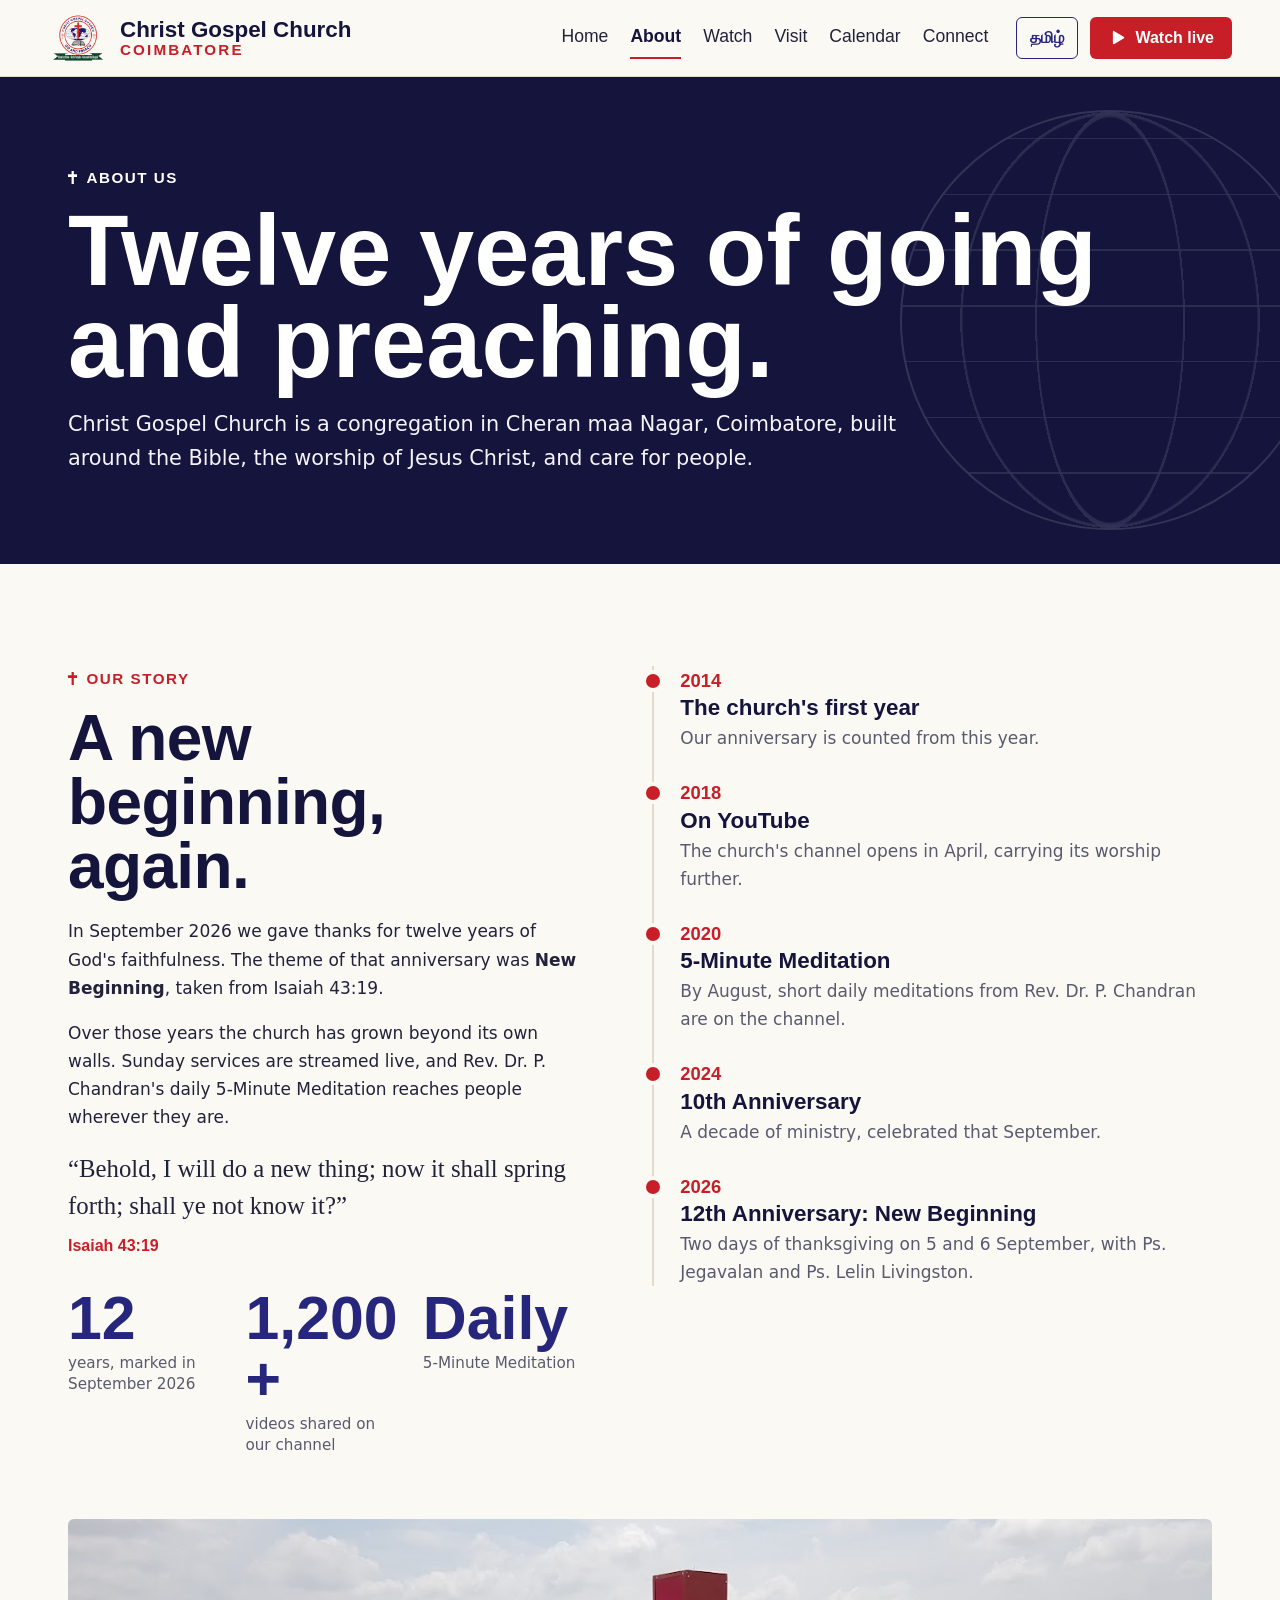
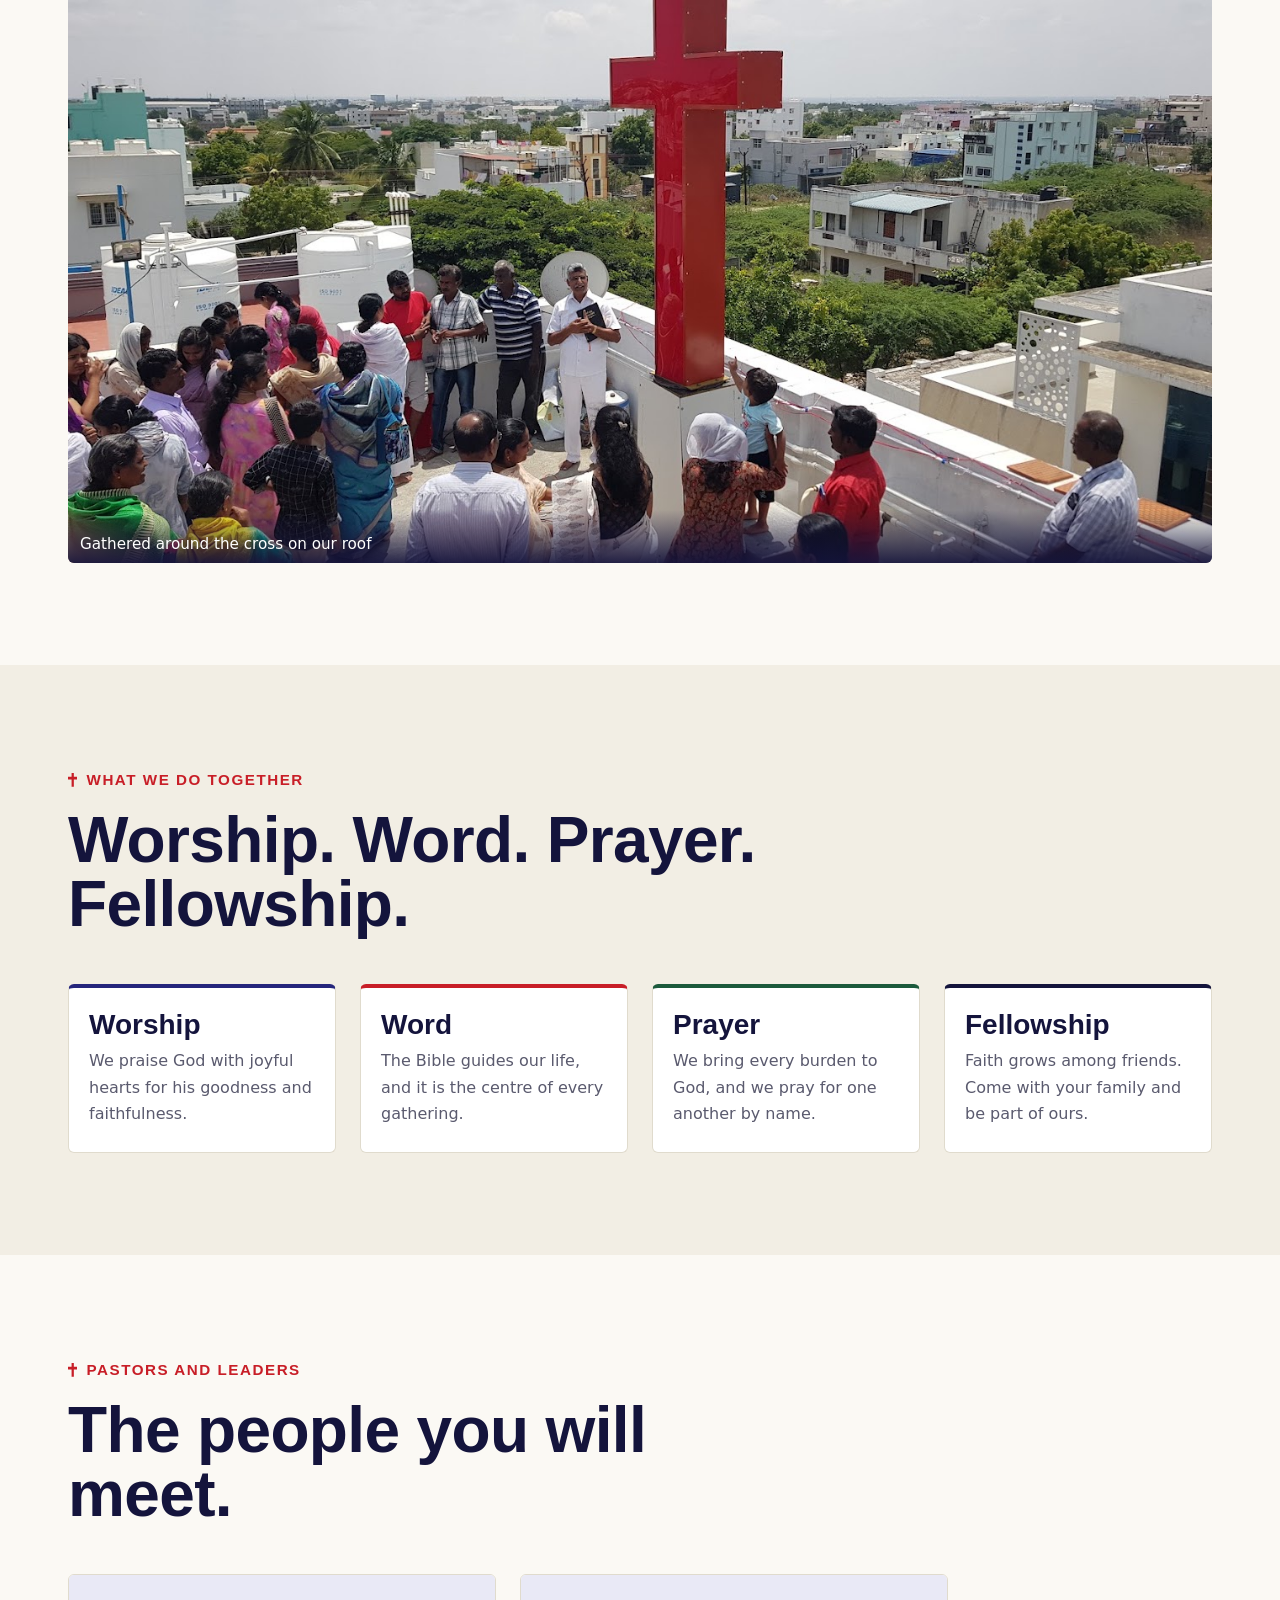
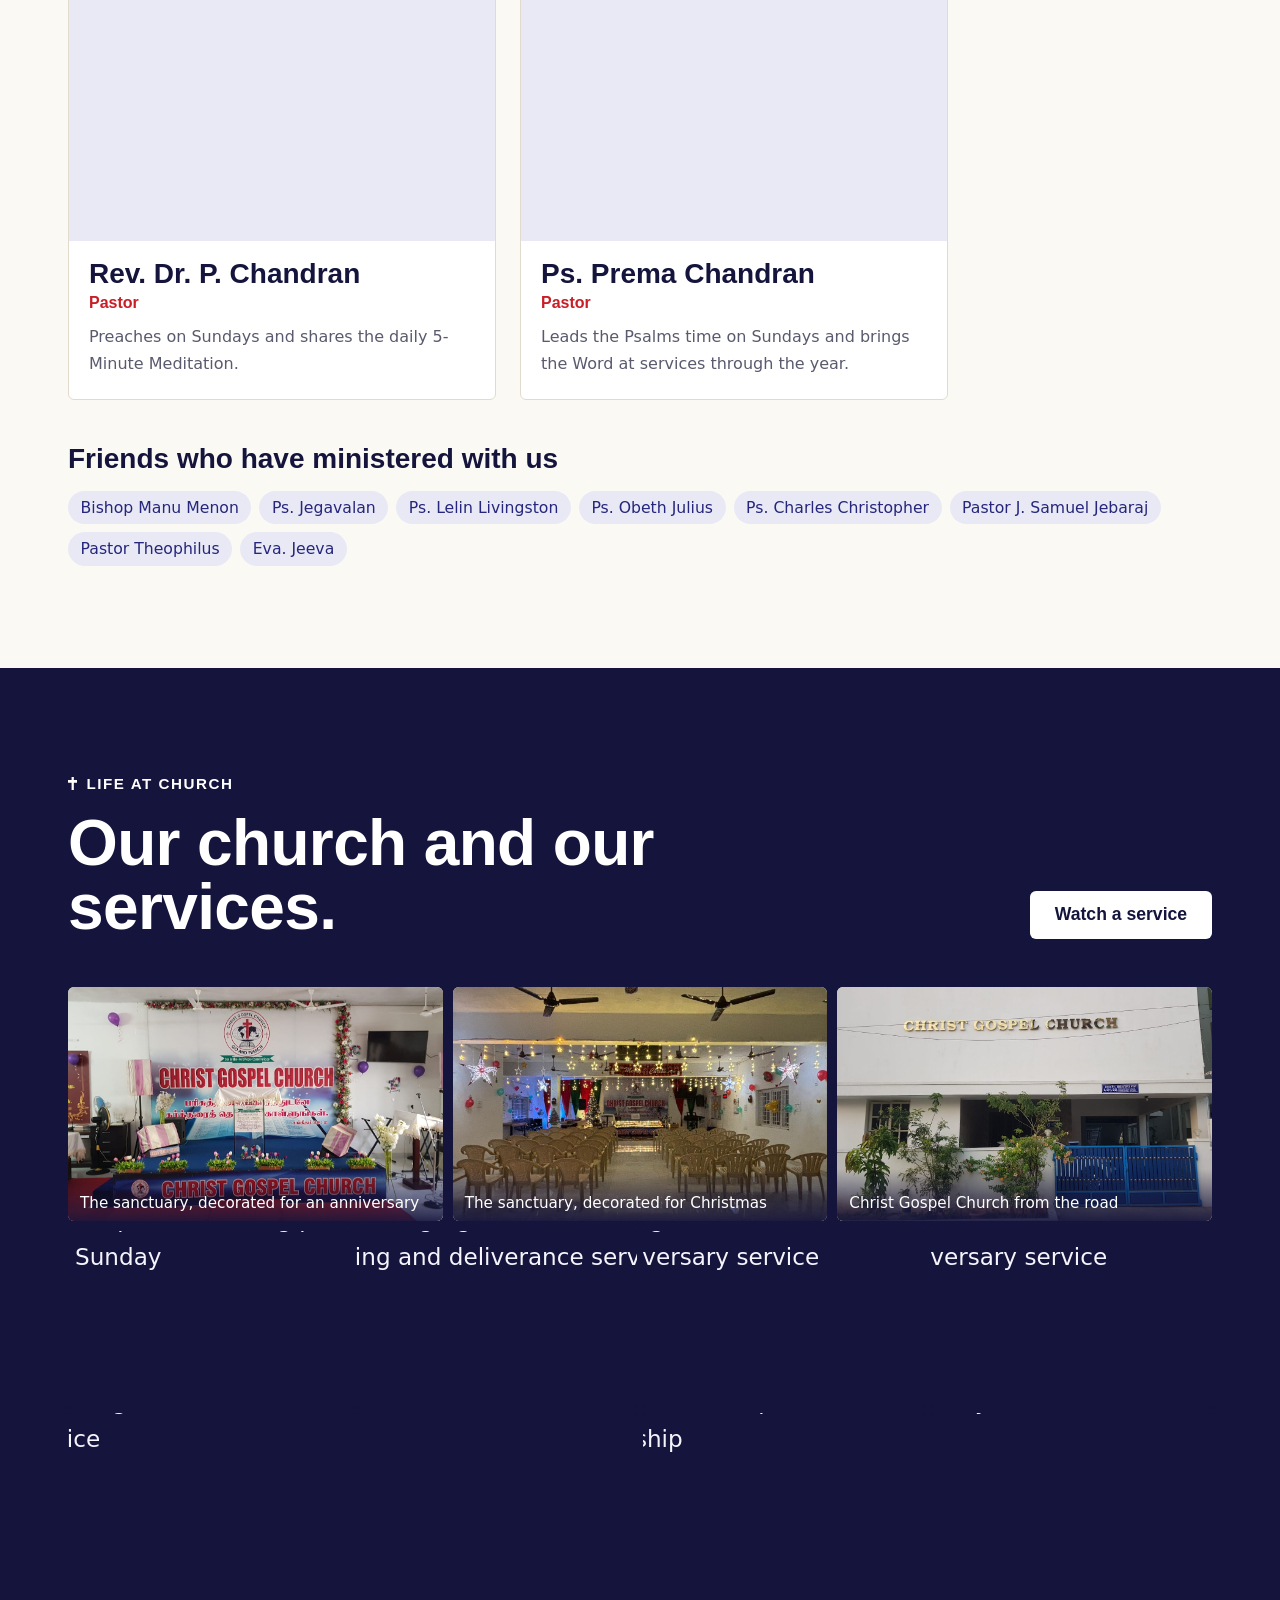
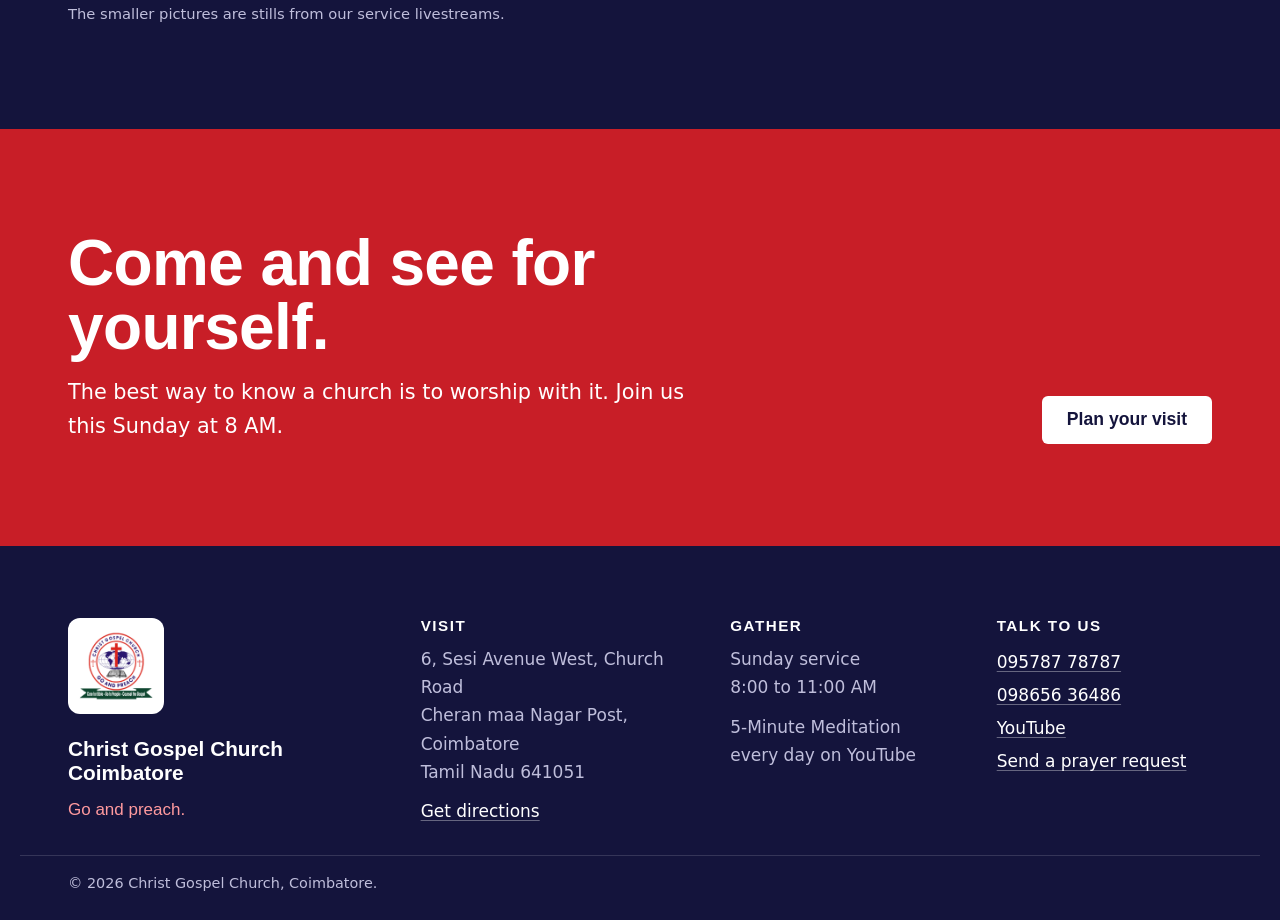
==== commit bb33b902: "Remove Keerthi Kumar from About and spell the area Cheran maa Drop his leader card and the gallery s" ====
--- a/about.html
+++ b/about.html
@@ -23,7 +23,7 @@
       <div class="wrap">
         <p class="kicker" data-i18n="about.kicker">About us</p>
         <h1 data-i18n="about.title">Twelve years of going and preaching.</h1>
-        <p class="lede" data-i18n="about.lede">Christ Gospel Church is a congregation in Cheranma Nagar, Coimbatore, built around the Bible, the worship of Jesus Christ, and care for people.</p>
+        <p class="lede" data-i18n="about.lede">Christ Gospel Church is a congregation in Cheran maa Nagar, Coimbatore, built around the Bible, the worship of Jesus Christ, and care for people.</p>
       </div>
     </section>
 
@@ -104,14 +104,6 @@
               <p data-i18n="lead.p2">Leads the Psalms time on Sundays and brings the Word at services through the year.</p>
             </div>
           </article>
-          <article class="leader">
-            <div class="leader-photo"><img src="https://i.ytimg.com/vi/2rOX6fVgppM/hq2.jpg" alt="Bro. Keerthi Kumar leading praise and worship" loading="lazy"></div>
-            <div class="leader-body">
-              <h3>Bro. Keerthi Kumar</h3>
-              <p class="leader-role" data-i18n="lead.r3">Praise and worship</p>
-              <p data-i18n="lead.p3">Leads the congregation in praise and worship on Sundays.</p>
-            </div>
-          </article>
         </div>
         <h3 style="margin-top:44px" data-i18n="about.guests">Friends who have ministered with us</h3>
         <ul class="name-list">
@@ -152,7 +144,7 @@
         </div>
         <div class="photo-strip" id="life-strip">
           <figure><img src="https://i.ytimg.com/vi/L7Zpw1VpthM/hq2.jpg" alt="Worship team leading praise on a Sunday" loading="lazy"></figure>
-          <figure><img src="https://i.ytimg.com/vi/gGhPLhoMtKs/hq2.jpg" alt="Sunday praise and worship" loading="lazy"></figure>
+          <figure><img src="https://i.ytimg.com/vi/PWmUy9Fceqk/hq3.jpg" alt="The congregation at the healing and deliverance service" loading="lazy"></figure>
           <figure><img src="https://i.ytimg.com/vi/0Jxeg2zzLgg/hq3.jpg" alt="Singers at the 12th anniversary service" loading="lazy"></figure>
           <figure><img src="https://i.ytimg.com/vi/fTL7Btjtq2E/hq2.jpg" alt="Sermon at the 12th anniversary service" loading="lazy"></figure>
           <figure><img src="https://i.ytimg.com/vi/PWmUy9Fceqk/hq2.jpg" alt="Healing and deliverance service" loading="lazy"></figure>
--- a/assets/css/styles.css
+++ b/assets/css/styles.css
@@ -154,17 +154,16 @@
 .hero h1 span { display: block; color: #ff6b70; }
 .hero .lede { margin-top: 1.4rem; color: var(--on-dark); max-width: 31em; }
 .hero .btn-row { margin-top: 1.8rem; }
-.hero-art { position: relative; z-index: 1; display: grid; place-items: center; }
-.globe-wrap { position: relative; width: min(100%, 520px); aspect-ratio: 1; container-type: inline-size; }
-.globe-wrap canvas { width: 100%; height: 100%; }
-/* The rotating cross from the church roof, built as two solid beams. */
-.hero-cross { position: absolute; inset: -5cqw 0 -8cqw; perspective: 150cqw; pointer-events: none; }
-.hero-cross::before { content: ''; position: absolute; left: 50%; top: 50%; width: 70cqw; height: 120cqw; transform: translate(-50%, -50%); background: radial-gradient(closest-side, rgba(200, 30, 39, .38), transparent); }
+.hero-art { position: relative; z-index: 1; display: grid; justify-items: center; gap: 16px; }
+.globe-wrap { position: relative; width: min(100%, 480px); aspect-ratio: 680 / 620; container-type: inline-size; }
+.emblem-art { display: block; width: 100%; height: 100%; overflow: visible; }
+/* The church emblem with its rotating cross. Sizes follow assets/img/logo.jpg, where 100cqw is 680 logo pixels. */
+.hero-cross { position: absolute; inset: 0; perspective: 400cqw; perspective-origin: 50% 40%; pointer-events: none; }
 .cross-spin { position: absolute; inset: 0; transform-style: preserve-3d; animation: cross-spin 12s linear infinite; }
 @keyframes cross-spin { to { transform: rotateY(360deg); } }
 .beam { position: absolute; left: 50%; top: var(--y); width: var(--w); height: var(--h); margin-left: calc(var(--w) / -2); transform-style: preserve-3d; }
-.beam-post { --w: 8.5cqw; --h: 113cqw; --d: 8.5cqw; --y: 0cqw; }
-.beam-arm { --w: 35cqw; --h: 9cqw; --d: 8cqw; --y: 24cqw; }
+.beam-post { --w: 3.68cqw; --h: 31.2cqw; --d: 3.68cqw; --y: 15.15cqw; }
+.beam-arm { --w: 14.56cqw; --h: 3.82cqw; --d: 3.4cqw; --y: 20.44cqw; }
 .beam i { position: absolute; display: block; }
 .beam i:nth-child(1), .beam i:nth-child(2) { inset: 0; background: linear-gradient(#e2272f, #bd1a22); }
 .beam i:nth-child(1) { transform: translateZ(calc(var(--d) / 2)); }
@@ -175,7 +174,7 @@
 .beam i:nth-child(5), .beam i:nth-child(6) { left: 0; right: 0; top: calc((var(--h) - var(--d)) / 2); height: var(--d); }
 .beam i:nth-child(5) { background: #ef4e56; transform: rotateX(90deg) translateZ(calc(var(--h) / 2)); }
 .beam i:nth-child(6) { background: #7f0f16; transform: rotateX(-90deg) translateZ(calc(var(--h) / 2)); }
-.status-card { position: absolute; right: 0; bottom: 6%; width: min(280px, 62%); padding: 18px 20px; background: var(--paper); color: var(--text); border-radius: var(--radius); border-top: 5px solid var(--red); box-shadow: 0 18px 44px rgba(0, 0, 0, .35); z-index: 3; }
+.status-card { position: relative; width: min(100%, 480px); padding: 14px 18px; background: var(--paper); color: var(--text); border-radius: var(--radius); border-top: 5px solid var(--red); box-shadow: 0 18px 44px rgba(0, 0, 0, .35); z-index: 3; }
 .status-label { font-family: var(--font-display); font-weight: 600; font-size: .85rem; letter-spacing: .1em; text-transform: uppercase; color: var(--red); display: flex; align-items: center; gap: .5em; }
 html[lang='ta'] .status-label { letter-spacing: 0; font-size: 1rem; }
 .status-when { font-family: var(--font-display); font-size: 1.2rem; font-stretch: 90%; line-height: 1.2; color: var(--ink); margin-top: .35em; }
@@ -185,11 +184,19 @@
 .status-card .btn { margin-top: .7em; width: 100%; }
 .pulse { width: .7em; height: .7em; border-radius: 50%; background: var(--red); animation: pulse 1.6s infinite; }
 @keyframes pulse { 0% { box-shadow: 0 0 0 0 rgba(200, 30, 39, .55); } 70% { box-shadow: 0 0 0 10px rgba(200, 30, 39, 0); } 100% { box-shadow: 0 0 0 0 rgba(200, 30, 39, 0); } }
-@media (max-width: 860px) {
-  .hero-inner { grid-template-columns: minmax(0, 1fr); gap: 20px; min-height: 0; padding-block: 32px 28px; }
+html[lang='ta'] .status-when strong { font-size: 1.6rem; }
+@media (max-width: 1100px) {
+  .hero-inner { grid-template-columns: minmax(0, 1.12fr) minmax(0, 1fr); gap: 24px; min-height: 0; padding-block: 36px; }
+  .hero h1 { font-size: clamp(2.5rem, 6.6vw, 5.6rem); }
+  .hero .lede { font-size: clamp(1rem, 1.7vw, 1.15rem); }
+  .status-card { padding: 12px 14px; }
+}
+@media (max-width: 600px) {
+  .hero-inner { grid-template-columns: minmax(0, 1fr); gap: 20px; padding-block: 32px 28px; }
+  .hero h1 { font-size: clamp(3.4rem, 15vw, 5.6rem); }
   .hero-art { display: contents; }
-  .globe-wrap { order: -1; justify-self: center; width: min(48vw, 210px); margin-bottom: 18px; }
-  .status-card { position: relative; inset: auto; width: 100%; max-width: 420px; }
+  .globe-wrap { order: -1; justify-self: center; width: min(76vw, 340px); margin-bottom: 8px; }
+  .status-card { justify-self: start; max-width: 420px; padding: 14px 18px; }
 }
 
 /* Ribbon, taken from the band across the emblem */
@@ -370,7 +377,7 @@
 .pillars p { margin-top: .5em; color: var(--muted); font-size: 1rem; }
 @media (max-width: 960px) { .pillars { grid-template-columns: repeat(2, minmax(0, 1fr)); } }
 @media (max-width: 520px) { .pillars { grid-template-columns: minmax(0, 1fr); } }
-.leaders { display: grid; grid-template-columns: repeat(3, minmax(0, 1fr)); gap: clamp(16px, 2vw, 24px); }
+.leaders { display: grid; grid-template-columns: repeat(2, minmax(0, 1fr)); gap: clamp(16px, 2vw, 24px); max-width: 880px; }
 .leader { background: var(--card); border: 1px solid var(--line); border-radius: var(--radius); overflow: hidden; }
 .leader-photo { aspect-ratio: 16 / 10; background: var(--indigo-soft); overflow: hidden; }
 .leader-photo img { width: 100%; height: 100%; object-fit: cover; transform: scale(1.36); }
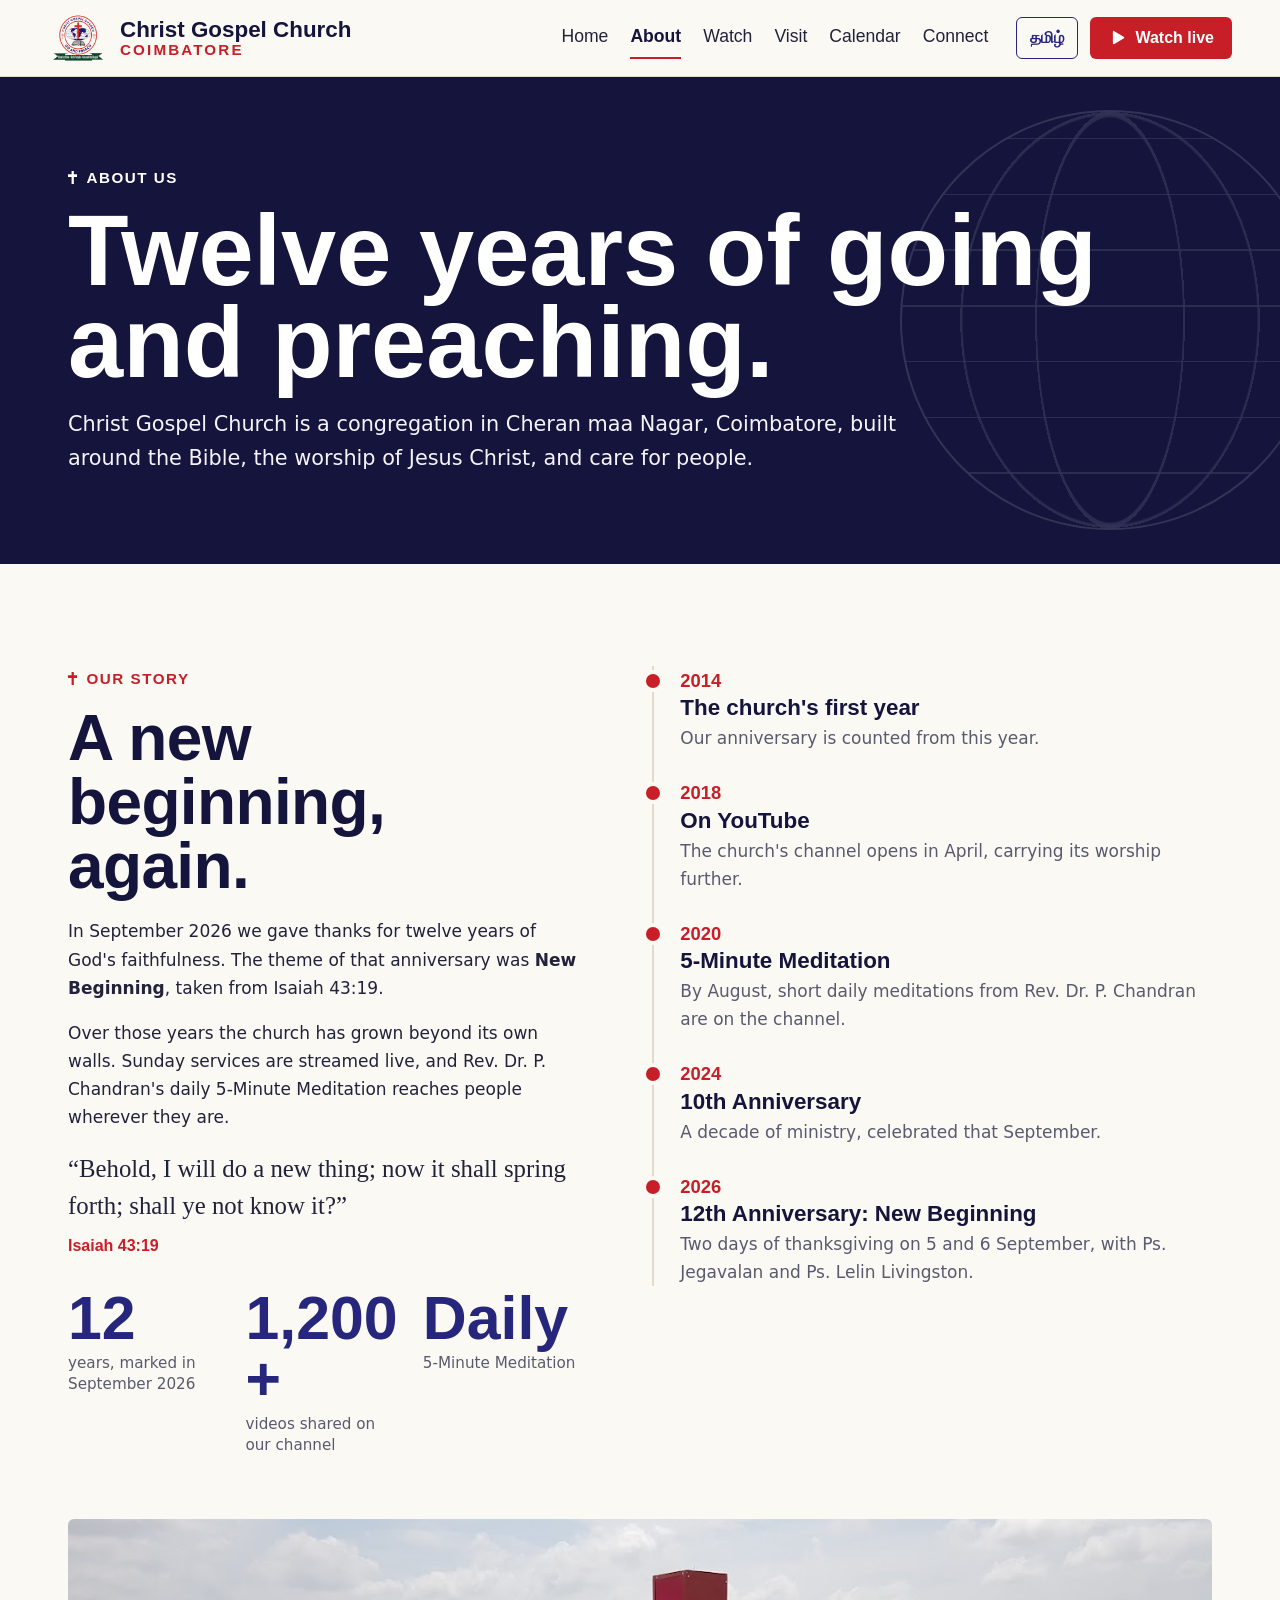
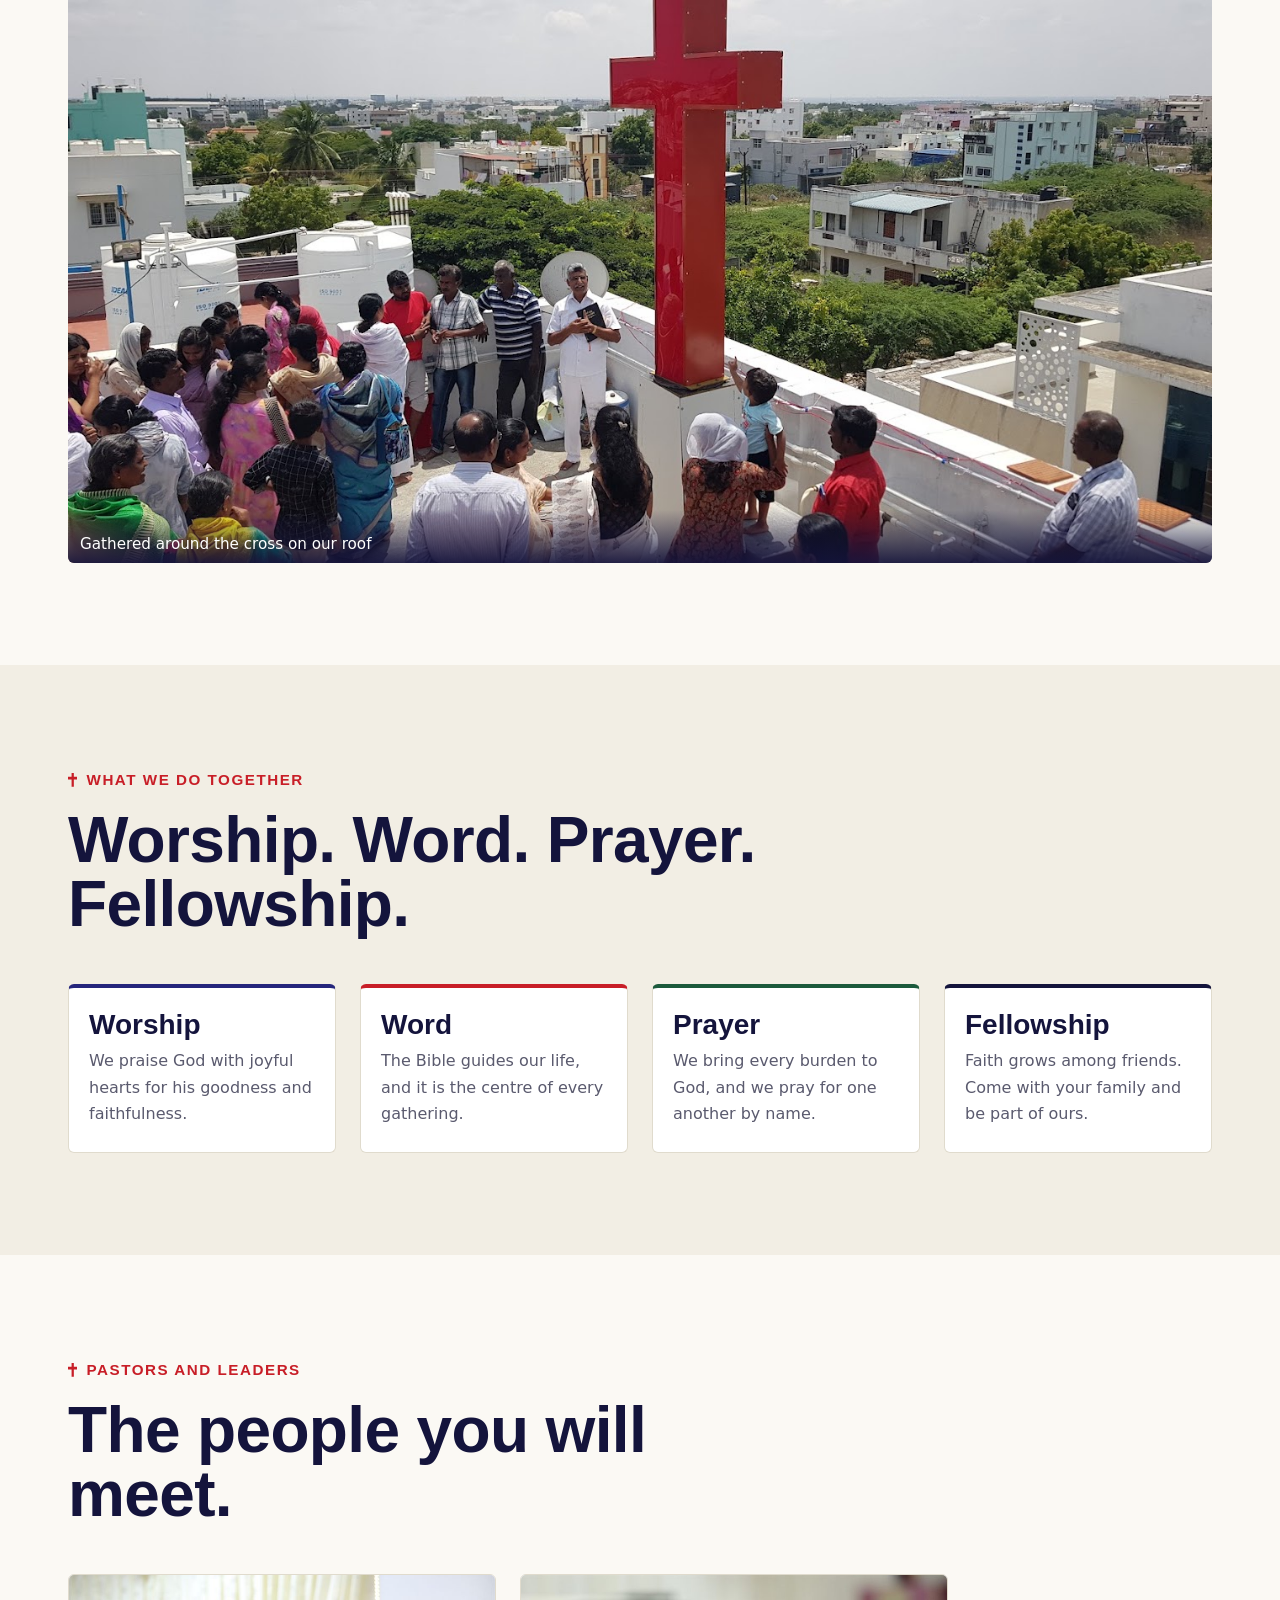
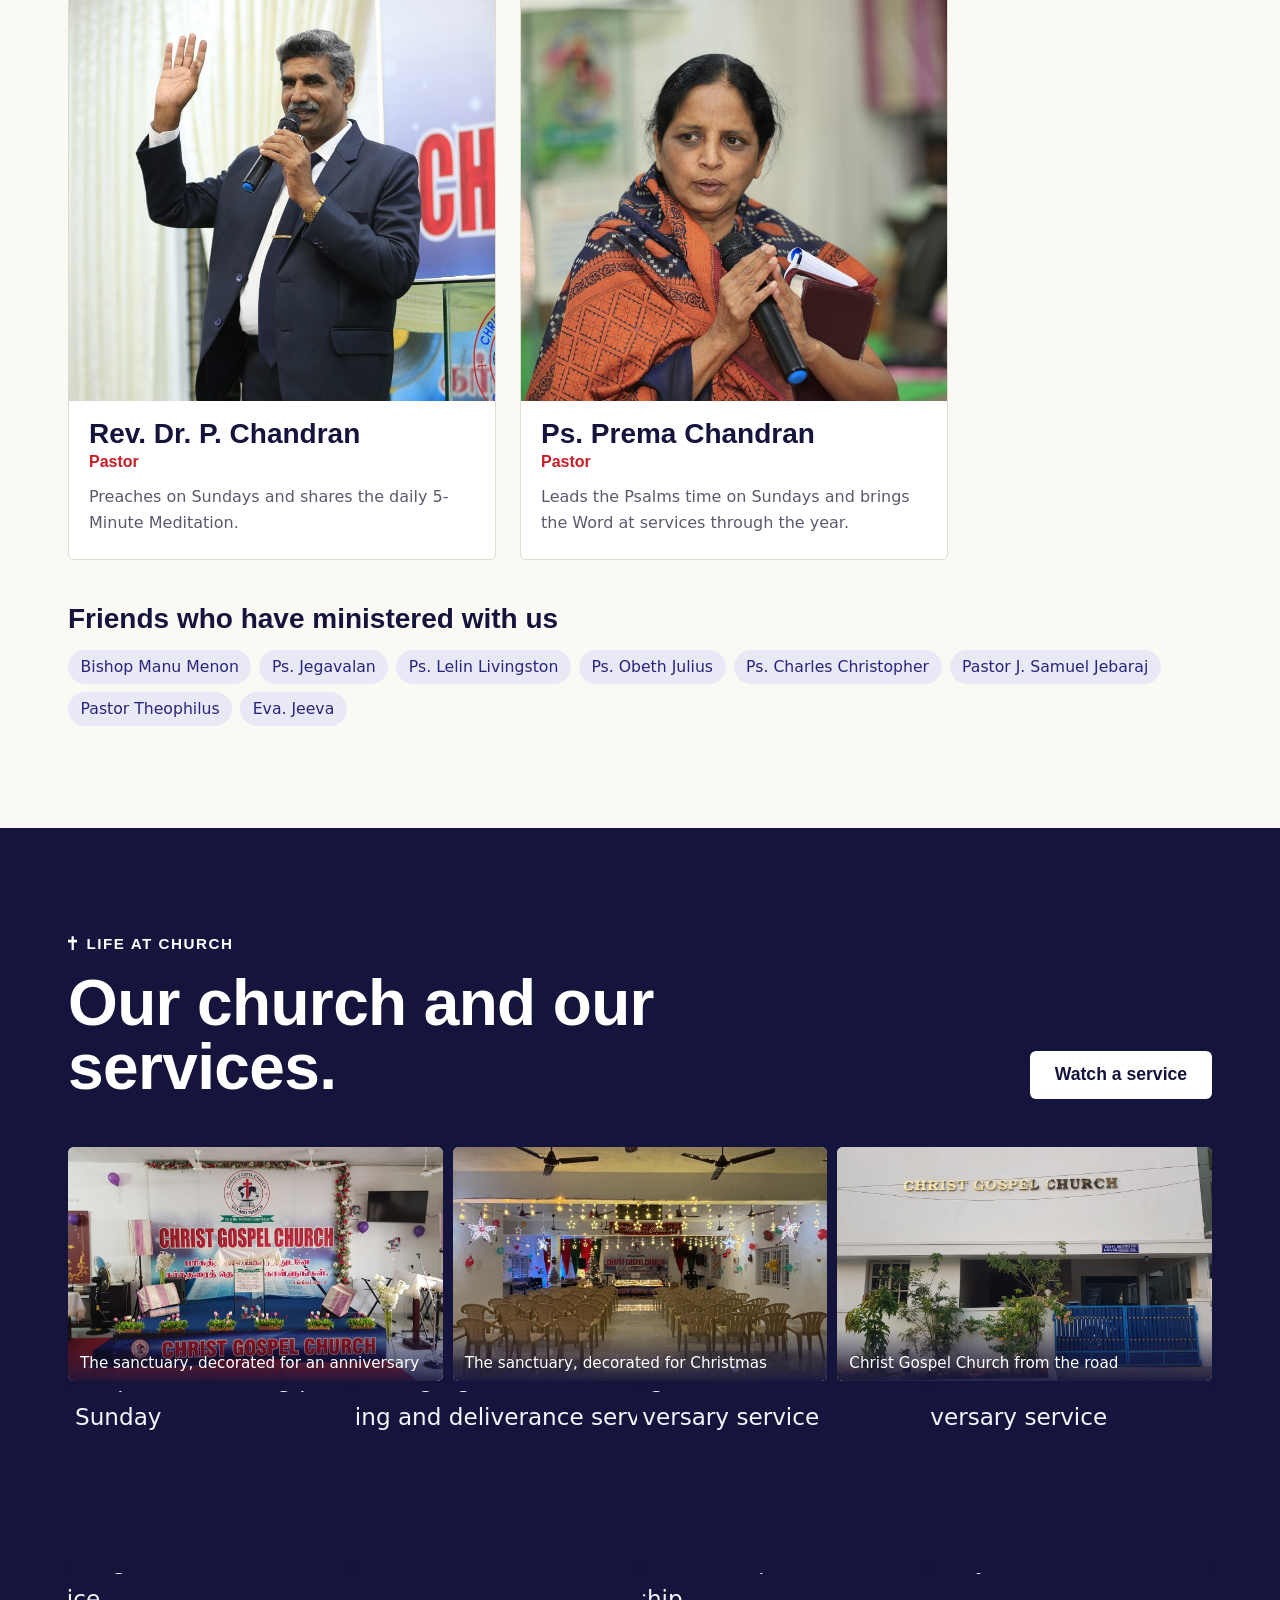
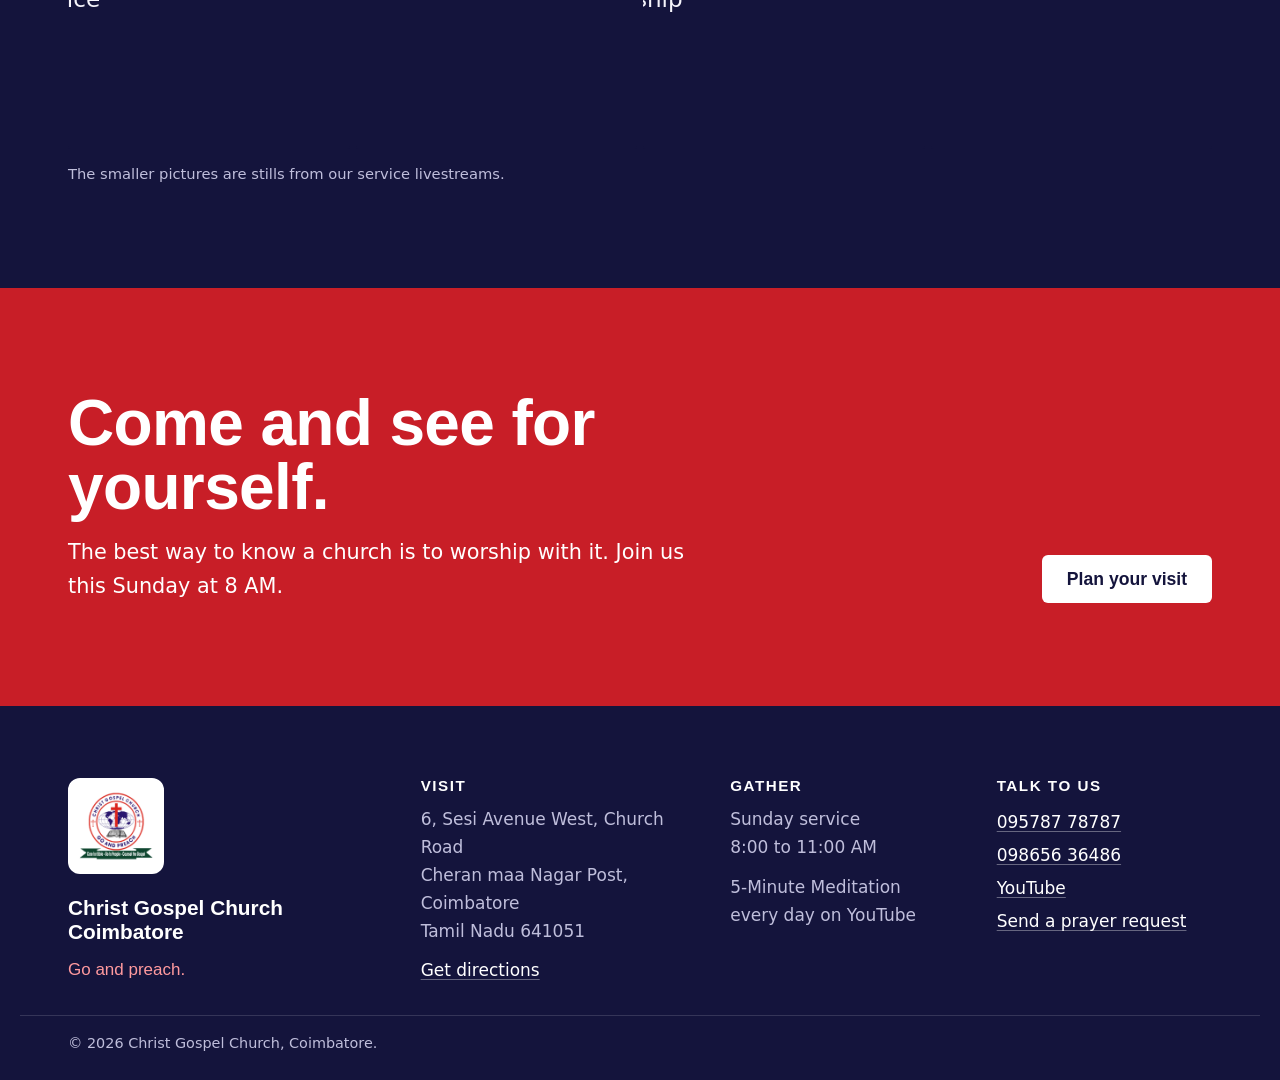
==== commit f8194435: "Use the church's own photos of both pastors on About Replace the livestream stills of Rev. Dr. P. Ch" ====
--- a/about.html
+++ b/about.html
@@ -89,7 +89,7 @@
         </div>
         <div class="leaders">
           <article class="leader">
-            <div class="leader-photo"><img src="https://i.ytimg.com/vi/FIEz0_EQSW0/hq2.jpg" alt="Rev. Dr. P. Chandran preaching" loading="lazy"></div>
+            <div class="leader-photo"><img src="assets/img/people/rev-dr-p-chandran.jpg" alt="Rev. Dr. P. Chandran speaking at the church" width="800" height="1200" loading="lazy" style="object-position:50% 14%"></div>
             <div class="leader-body">
               <h3>Rev. Dr. P. Chandran</h3>
               <p class="leader-role" data-i18n="lead.r1">Pastor</p>
@@ -97,7 +97,7 @@
             </div>
           </article>
           <article class="leader">
-            <div class="leader-photo"><img src="https://i.ytimg.com/vi/mfmaSi1sc_o/hq2.jpg" alt="Ps. Prema Chandran speaking from the Psalms" loading="lazy"></div>
+            <div class="leader-photo"><img src="assets/img/people/ps-prema-chandran.jpg" alt="Ps. Prema Chandran speaking at the church" width="1200" height="800" loading="lazy" style="object-position:44% 30%"></div>
             <div class="leader-body">
               <h3>Ps. Prema Chandran</h3>
               <p class="leader-role" data-i18n="lead.r2">Pastor</p>
--- a/assets/css/styles.css
+++ b/assets/css/styles.css
@@ -379,8 +379,8 @@
 @media (max-width: 520px) { .pillars { grid-template-columns: minmax(0, 1fr); } }
 .leaders { display: grid; grid-template-columns: repeat(2, minmax(0, 1fr)); gap: clamp(16px, 2vw, 24px); max-width: 880px; }
 .leader { background: var(--card); border: 1px solid var(--line); border-radius: var(--radius); overflow: hidden; }
-.leader-photo { aspect-ratio: 16 / 10; background: var(--indigo-soft); overflow: hidden; }
-.leader-photo img { width: 100%; height: 100%; object-fit: cover; transform: scale(1.36); }
+.leader-photo { aspect-ratio: 1; background: var(--indigo-soft); overflow: hidden; }
+.leader-photo img { width: 100%; height: 100%; object-fit: cover; }
 .leader-body { padding: 18px 20px 22px; }
 .leader-role { font-family: var(--font-display); font-weight: 600; color: var(--red); font-size: 1rem; }
 .leader-body p:not(.leader-role) { margin-top: .5em; color: var(--muted); font-size: 1rem; }
